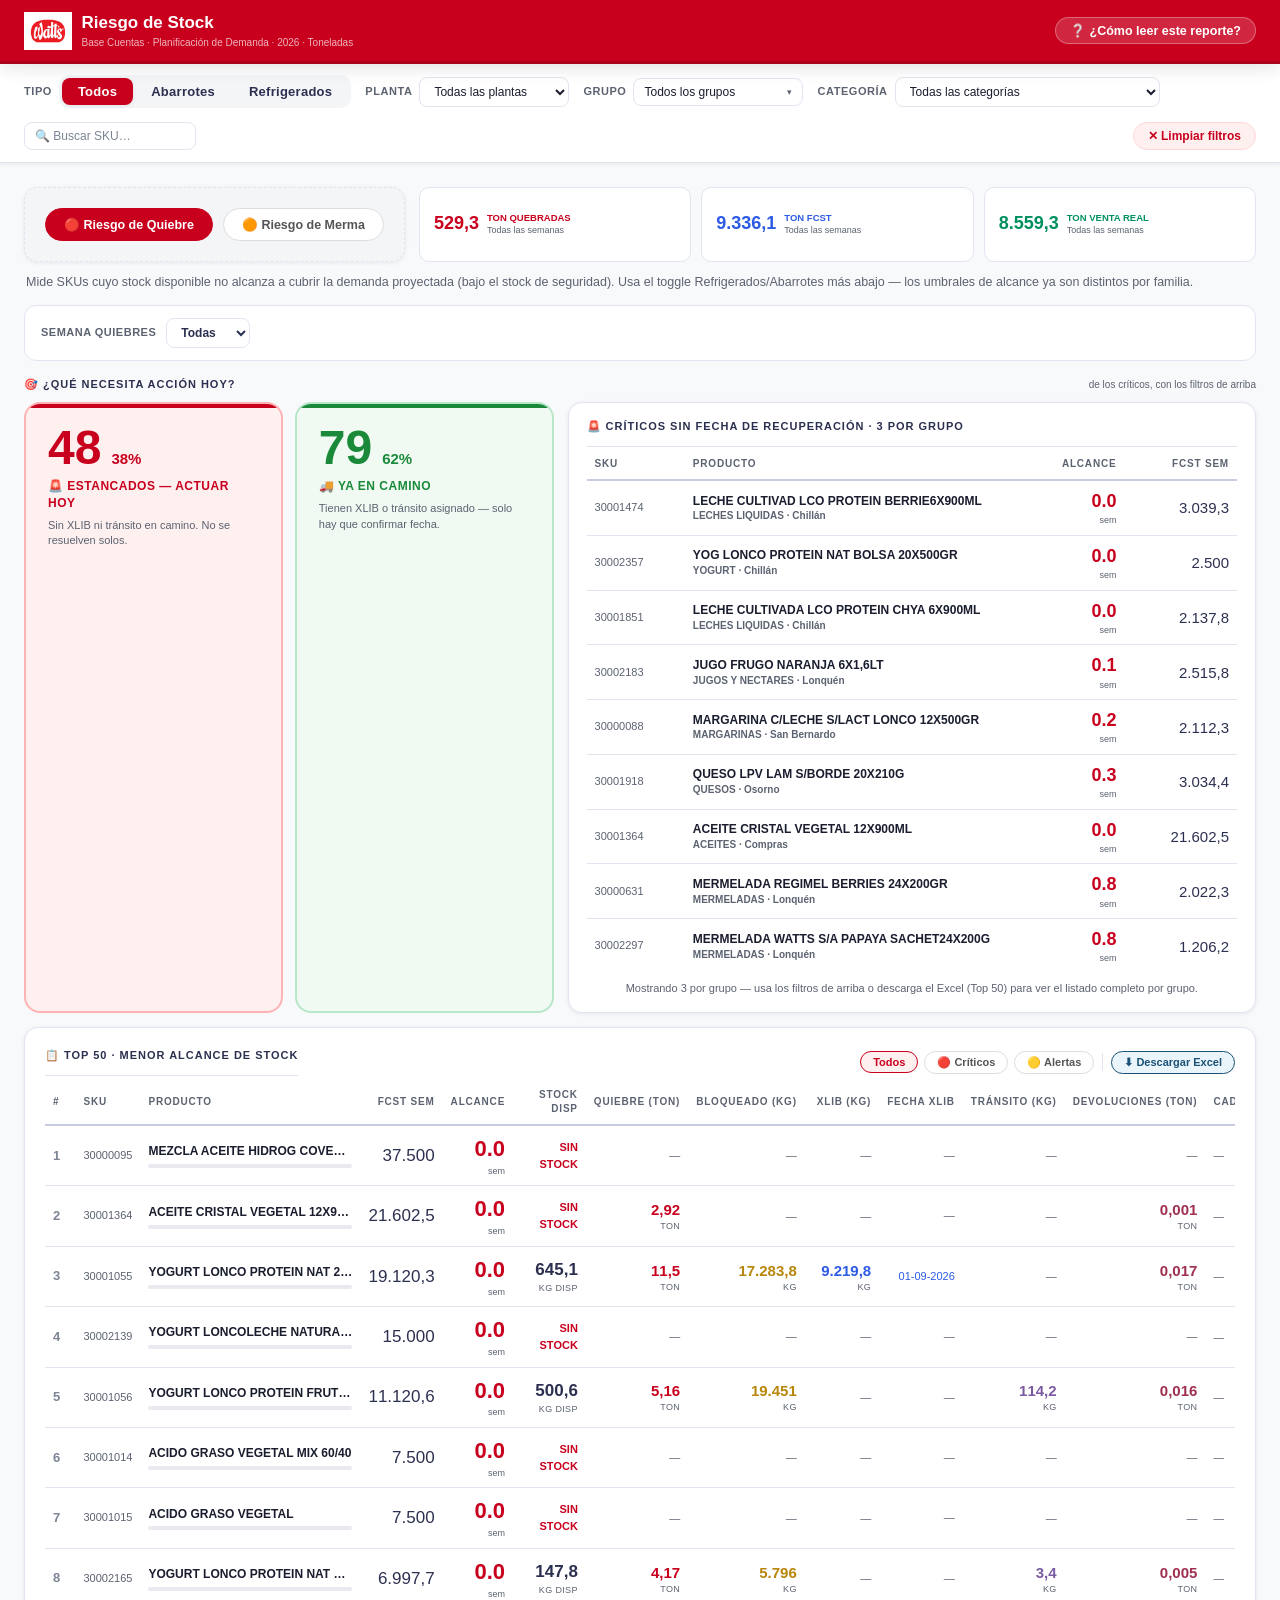
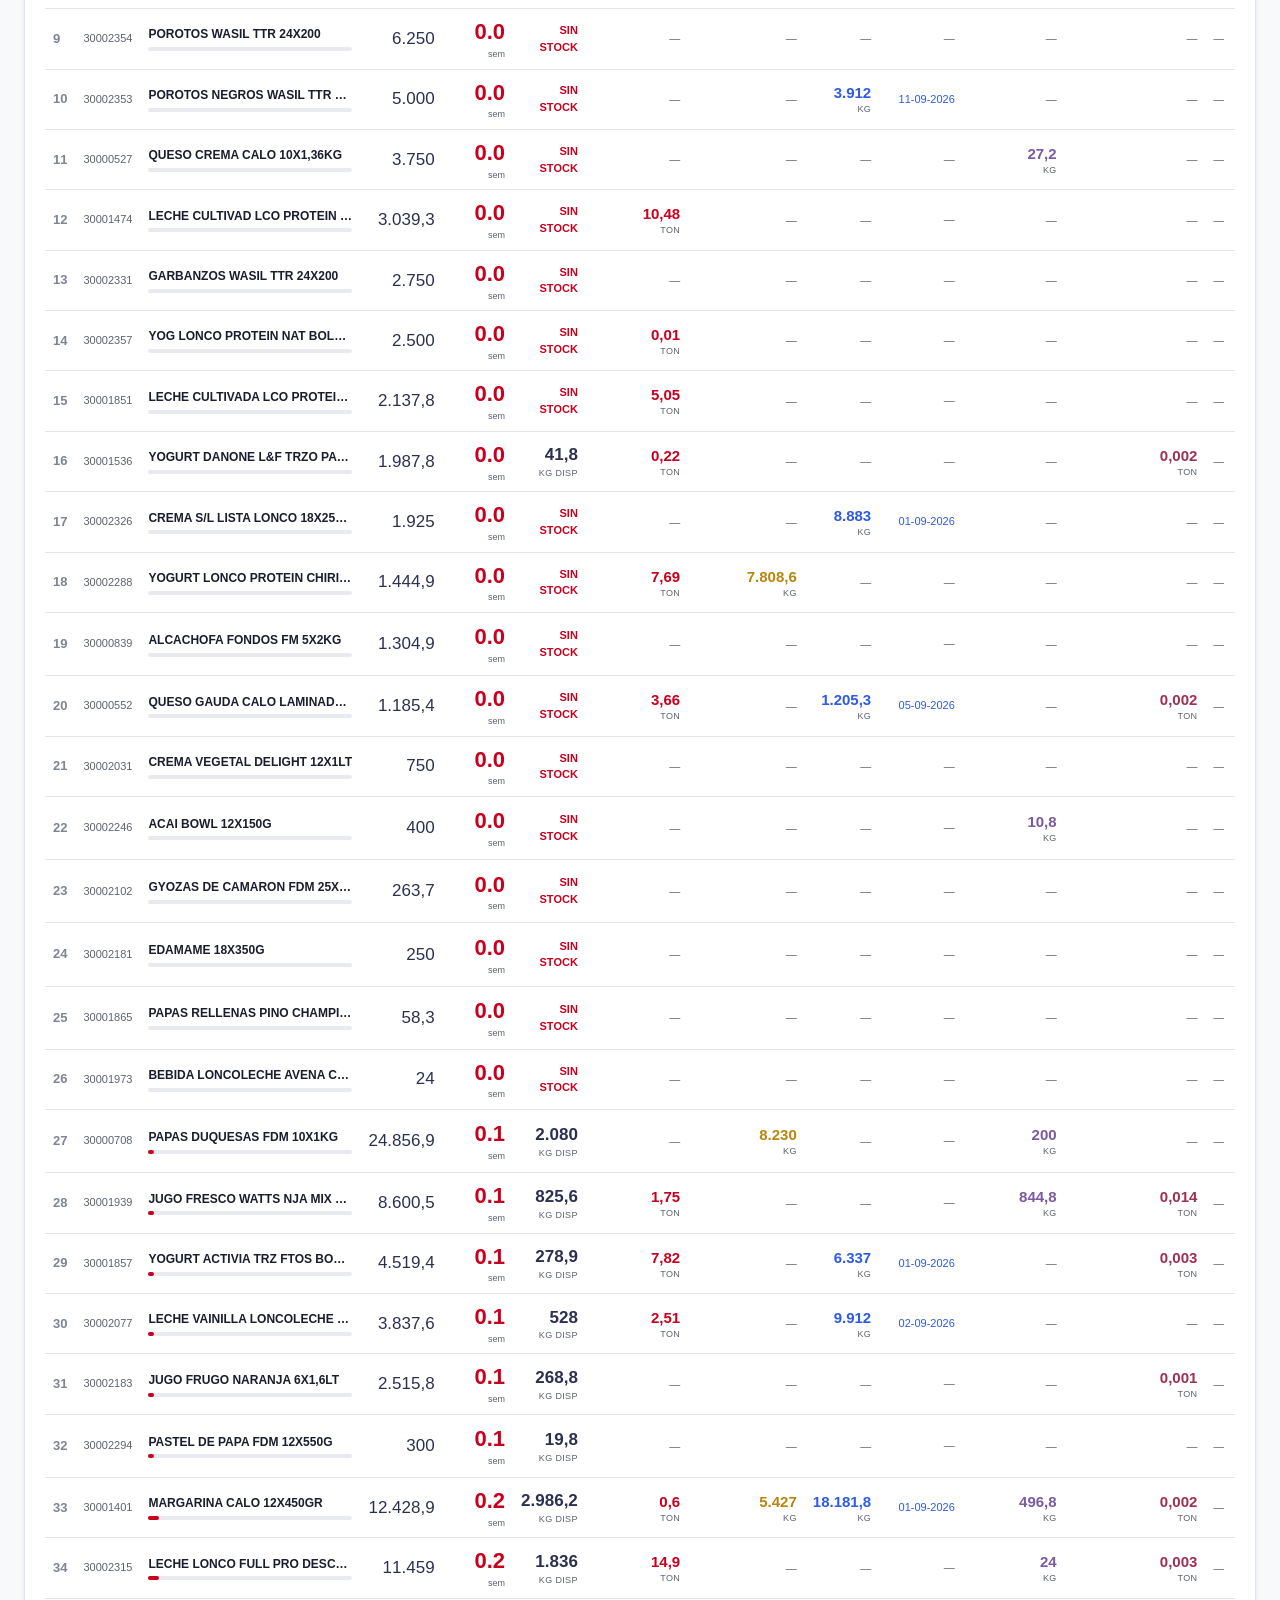
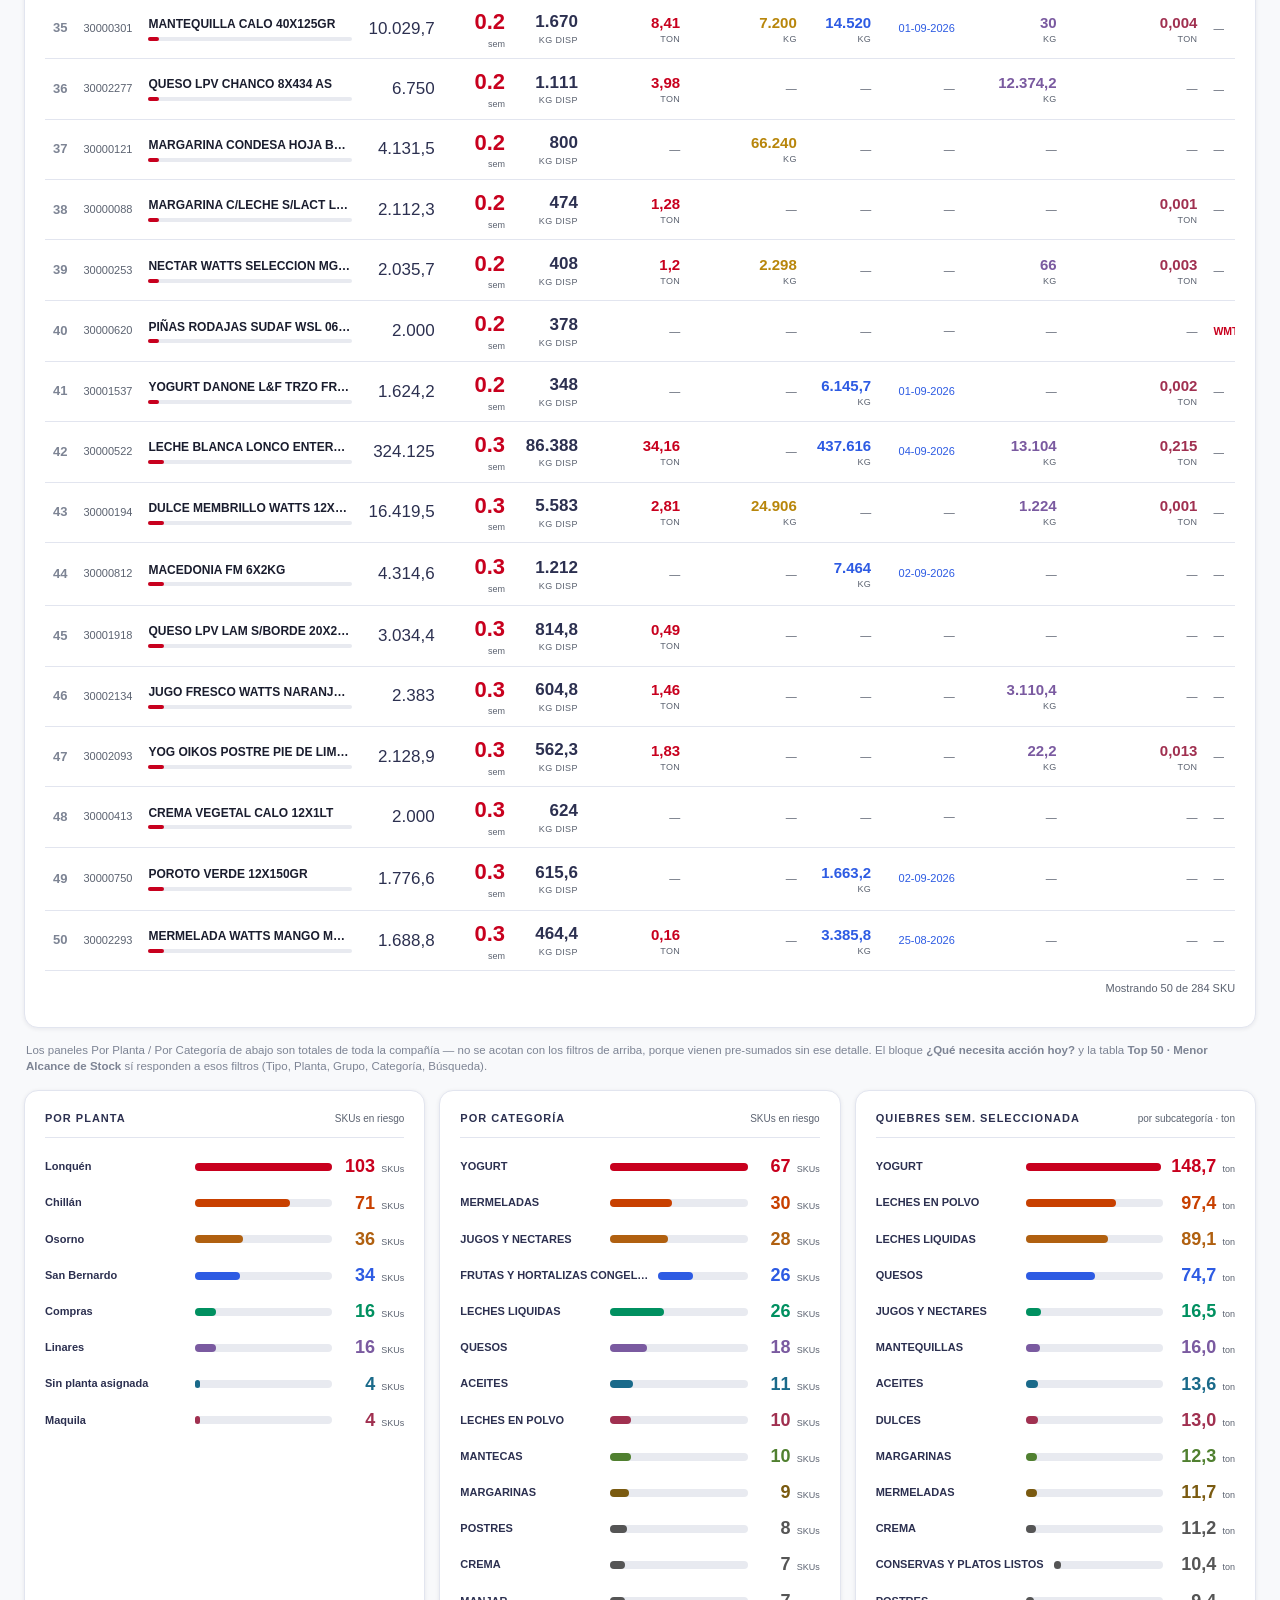
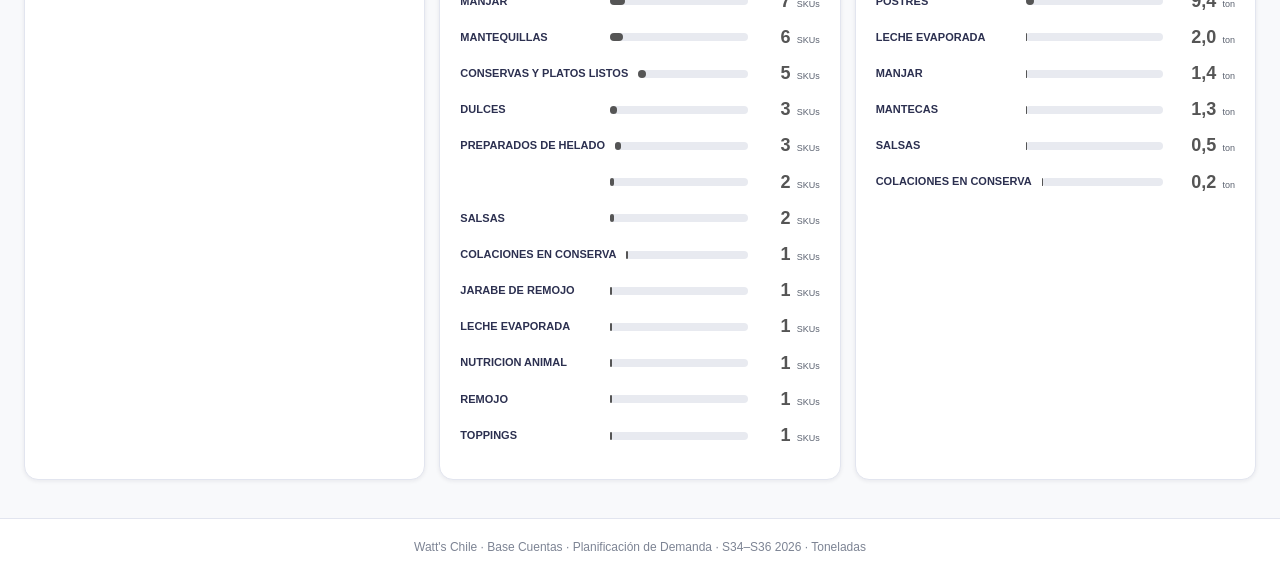
==== index.html @ 5f74b201 "Consolida Venta Intermedia y Venta Liquidación en una sola columna Ambas representan kg que las cade" ====
<!DOCTYPE html>
<html lang="es">
<head>
<meta charset="UTF-8">
<meta name="viewport" content="width=device-width,initial-scale=1.0">
<title>Riesgo de Stock Watt's 2026</title>
<link rel="stylesheet" href="assets/css/styles.css">
</head>
<body>

<nav class="nav">
  <div class="nav-brand">
    <img src="[data-uri]" style="height:38px;width:auto" alt="Watt's">
    <div>
      <div class="nav-title">Riesgo de Stock</div>
      <div class="nav-sub">Base Cuentas · Planificación de Demanda · 2026 · Toneladas</div>
    </div>
  </div>
  <div class="nav-right">
    <button class="helpbar-btn" style="background:rgba(255,255,255,.15);color:#fff;border-color:rgba(255,255,255,.3)" onclick="toggleHelp()">❔ ¿Cómo leer este reporte?</button>
  </div>
</nav>

<div id="helpbox" class="helpbox">
  <div class="helpbox-inner">
    <div style="font-size:13px;font-weight:700;color:var(--dark2)">Glosario rápido — los términos que vas a ver en este reporte:</div>
    <div class="help-grid">
      <div class="help-item"><div class="help-term">Alcance de stock</div><div class="help-def">Cuántas semanas dura el stock actual de un producto según su ritmo de venta esperado. Menos semanas = mayor riesgo.</div></div>
      <div class="help-item"><div class="help-term">Crítico / Alerta</div><div class="help-def">Nivel de urgencia: crítico = riesgo de quiebre muy próximo; alerta = riesgo a mediano plazo.</div></div>
      <div class="help-item"><div class="help-term">FCST (Forecast)</div><div class="help-def">El volumen de venta que se espera despachar por semana, según el pronóstico de demanda.</div></div>
      <div class="help-item"><div class="help-term">XLIB</div><div class="help-def">Stock que existe físicamente pero está pendiente de liberación (calidad) — se libera en la fecha indicada.</div></div>
      <div class="help-item"><div class="help-term">Tránsito</div><div class="help-def">Stock que ya salió hacia esta planta pero todavía no llega físicamente.</div></div>
      <div class="help-item"><div class="help-term">Bloqueado</div><div class="help-def">Stock retenido (calidad, vencimiento, etc.) que no cuenta como disponible para despacho.</div></div>
      <div class="help-item"><div class="help-term">Quiebre</div><div class="help-def">Toneladas que un cliente pidió y NO se lograron despachar por falta de stock disponible (histórico reciente).</div></div>
      <div class="help-item"><div class="help-term">Merma / Vencimiento</div><div class="help-def">Stock disponible cuya vida útil se agota antes de poder venderse.</div></div>
    </div>
  </div>
</div>

<div class="filterbar">
  <div class="filterbar-inner">
    <div class="filter-group">
      <span class="filter-label">Tipo</span>
      <div class="tipo-toggle">
        <button class="tipo-btn active" onclick="setTipo('all',this)">Todos</button>
        <button class="tipo-btn" onclick="setTipo('Abarrotes',this)">Abarrotes</button>
        <button class="tipo-btn" onclick="setTipo('Refrigerados',this)">Refrigerados</button>
      </div>
    </div>
    <div class="filter-group">
      <span class="filter-label">Planta</span>
      <select class="week-sel tipo-toggle" id="plantaSel" onchange="setPlanta(this.value)"
              style="min-width:150px" title="Filtrar por planta">
        <option value="all">Todas las plantas</option>
      </select>
    </div>
    <div class="filter-group" style="position:relative">
      <span class="filter-label">Grupo</span>
      <button type="button" id="grupoSelBtn" class="week-sel" onclick="toggleGrupoDropdown(event)"
              style="min-width:170px;display:flex;align-items:center;justify-content:space-between;gap:8px;background:#fff;border-color:var(--border);color:var(--text)"
              title="Filtrar por grupo de marketing (elige uno o varios)">
        <span id="grupoSelLabel">Todos los grupos</span><span style="font-size:9px;color:var(--muted)">▾</span>
      </button>
      <div id="grupoDropdown" style="display:none;position:absolute;top:100%;left:0;margin-top:4px;background:#fff;border:1.5px solid var(--border);border-radius:10px;box-shadow:0 8px 24px rgba(0,0,0,.15);padding:6px;z-index:60;min-width:240px;max-height:280px;overflow-y:auto"></div>
    </div>
    <div class="filter-group">
      <span class="filter-label">Categoría</span>
      <select class="week-sel tipo-toggle" id="categoriaSel" onchange="setCategoria(this.value)"
              style="min-width:170px" title="Filtrar por categoría">
        <option value="all">Todas las categorías</option>
      </select>
    </div>
    <div class="filter-group">
      <input type="text" id="skuSearchInput" class="week-sel"
             placeholder="🔍 Buscar SKU…" oninput="setSkuSearch(this.value)"
             style="min-width:160px;cursor:text"
             title="Filtrar por nombre de SKU">
    </div>
    <button class="filter-reset" onclick="resetFiltros()">✕ Limpiar filtros</button>
  </div>
</div>

<section>
  <!-- ── TOGGLE QUIEBRE / MERMA + KPIs ── -->
  <div style="display:flex;gap:14px;align-items:stretch;margin-bottom:14px;flex-wrap:wrap">
    <div class="panel" style="margin:0;background:var(--gray);border-style:dashed;flex:0 0 auto;display:flex;align-items:center">
      <div style="display:flex;gap:10px">
        <button id="rfut-btn-quiebre" class="rpill active" onclick="setRiesgoFutTab('quiebre',this)"
          style="font-size:12.5px;font-weight:800;padding:8px 18px;border-radius:20px;border:1.5px solid #C8001E;background:#C8001E;color:#fff;cursor:pointer">🔴 Riesgo de Quiebre</button>
        <button id="rfut-btn-merma" class="rpill" onclick="setRiesgoFutTab('merma',this)"
          style="font-size:12.5px;font-weight:800;padding:8px 18px;border-radius:20px;border:1.5px solid #ddd;background:#fff;color:#555;cursor:pointer">🟠 Riesgo de Merma</button>
      </div>
    </div>
    <div id="riesgo-quebra-kpis" style="display:flex;gap:10px;flex:1;flex-wrap:wrap"></div>
  </div>

  <!-- ══════════════ RAMA 1: RIESGO DE QUIEBRE ══════════════ -->
  <div id="riesgoQuiebreView">
  <div class="panel-note" style="font-size:12.5px;color:var(--muted);margin:-2px 0 14px;padding:0 2px">
    Mide SKUs cuyo stock disponible no alcanza a cubrir la demanda proyectada (bajo el stock de seguridad). Usa el toggle Refrigerados/Abarrotes más abajo — los umbrales de alcance ya son distintos por familia.
  </div>

  <!-- ── FILA FILTROS ── -->
  <div style="display:flex;align-items:center;gap:10px;flex-wrap:wrap;margin-bottom:16px;padding:12px 16px;background:var(--card);border:1px solid var(--border);border-radius:12px">
    <span style="font-size:11px;font-weight:800;color:var(--muted);text-transform:uppercase;letter-spacing:.5px;white-space:nowrap">Semana quiebres</span>
    <select id="rSemSel" onchange="setRiesgSem(this.value)"
      style="padding:6px 10px;border-radius:8px;border:1.5px solid var(--border);background:var(--card);color:var(--dark2);font-size:12px;font-weight:700;cursor:pointer">
      <option value="all">Todas</option>
    </select>
  </div>

  <!-- ── ¿QUÉ NECESITA ACCIÓN HOY? ── -->
  <div class="panel-title" style="border:none;padding:0;margin-bottom:10px">🎯 ¿Qué necesita acción hoy? <em>de los críticos, con los filtros de arriba</em></div>
  <div id="accionHoy" style="margin-bottom:14px"></div>

  <!-- ── TABLA TOP 50 ── -->
  <div class="panel" style="margin-bottom:14px">
    <div style="display:flex;align-items:center;justify-content:space-between;flex-wrap:wrap;gap:10px;margin-bottom:12px">
      <div class="panel-title" style="margin:0" id="riesgosTablaTitulo">📋 Top 50 · Menor Alcance de Stock</div>
      <div style="display:flex;gap:6px;flex-wrap:wrap;align-items:center">
        <button onclick="filterRiesgos('all',this)" class="rpill active" style="font-size:11px;font-weight:700;padding:4px 12px;border-radius:20px;border:1.5px solid #C8001E;background:#fff0f0;color:#C8001E;cursor:pointer">Todos</button>
        <button onclick="filterRiesgos('critico',this)" class="rpill" style="font-size:11px;font-weight:700;padding:4px 12px;border-radius:20px;border:1.5px solid #ddd;background:#fff;color:#555;cursor:pointer">🔴 Críticos</button>
        <button onclick="filterRiesgos('alerta',this)" class="rpill" style="font-size:11px;font-weight:700;padding:4px 12px;border-radius:20px;border:1.5px solid #ddd;background:#fff;color:#555;cursor:pointer">🟡 Alertas</button>
        <div style="width:1px;height:18px;background:var(--border);margin:0 2px"></div>
        <button onclick="exportRiesgosExcel()" title="Incluye estado de riesgo, stock disponible/bloqueado/XLIB/tránsito, FCST semanal, alcance, devoluciones, filtro de VU por cadena, quiebre y merma (cuando el dato existe)" style="font-size:11px;font-weight:700;padding:4px 12px;border-radius:20px;border:1.5px solid #1A5276;background:#eaf4fb;color:#1A5276;cursor:pointer">⬇ Descargar Excel</button>
      </div>
    </div>
    <div id="riesgoCrossFilterNote" style="display:none;font-size:12px;color:var(--muted);margin:-4px 0 12px"></div>
    <div style="overflow-x:auto">
    <table class="tbl" style="min-width:2380px">
      <thead><tr><th>#</th><th>SKU</th><th>Producto</th>
        <th class="r">FCST Sem</th><th class="r">Alcance</th>
        <th class="r">Stock Disp</th><th class="r" style="white-space:nowrap">Quiebre (ton)</th>
        <th class="r" style="white-space:nowrap">Bloqueado (kg)</th>
        <th class="r" style="white-space:nowrap">XLIB (kg)</th><th class="r" style="white-space:nowrap">Fecha XLIB</th>
        <th class="r" style="white-space:nowrap">Tránsito (kg)</th><th class="r" style="white-space:nowrap">Devoluciones (ton)</th>
        <th style="white-space:nowrap">Cadenas fuera de filtro VU</th><th class="r" style="white-space:nowrap">Kg fuera de filtro VU</th>
        <th style="white-space:nowrap">⚠️ Cadenas por vencer VU</th><th class="r" style="white-space:nowrap">Kg por vencer VU</th><th class="r" style="white-space:nowrap">Días para vencer VU</th>
        <th class="r" style="white-space:nowrap">Venta Intermedia/Liquidación (kg)</th>
        <th style="white-space:nowrap">Grupo de Marketing</th><th>Categoría</th><th>CPFR</th><th class="r">Estado</th></tr></thead>
      <tbody id="riesgosBody"></tbody>
    </table></div>
  </div>

  <div style="font-size:11.5px;color:var(--muted2);margin:0 0 16px;padding:0 2px">
    Los paneles Por Planta / Por Categoría de abajo son totales de toda la compañía — no se acotan con los filtros de arriba, porque vienen pre-sumados sin ese detalle. El bloque <b>¿Qué necesita acción hoy?</b> y la tabla <b>Top 50 · Menor Alcance de Stock</b> sí responden a esos filtros (Tipo, Planta, Grupo, Categoría, Búsqueda).
  </div>

  <!-- ── FILA 2 PANELES ── -->
  <div style="display:grid;grid-template-columns:1fr 1fr 1fr;gap:14px;margin-bottom:14px">
    <div class="panel"><div class="panel-title">Por Planta <em>SKUs en riesgo</em></div><div id="chartPlanta"></div></div>
    <div class="panel"><div class="panel-title">Por Categoría <em>SKUs en riesgo</em></div><div id="chartCat"></div></div>
    <div class="panel"><div class="panel-title">Quiebres sem. seleccionada <em id="subcatSemLabel">por subcategoría · ton</em></div><div id="chartSubcat"></div></div>
  </div>
  </div>

  <!-- ══════════════ RAMA 2: RIESGO DE MERMA ══════════════ -->
  <div id="riesgoMermaView" style="display:none">
  <div class="panel-note" style="font-size:12.5px;color:var(--muted);margin:-2px 0 14px;padding:0 2px">
    Mide SKUs con riesgo de perder valor por vencimiento antes de poder venderse — típicamente Refrigerados, PLF y Quesos, por su vida útil corta.
  </div>

  <div id="riesgoMermaKpis" style="display:grid;grid-template-columns:repeat(3,1fr);gap:14px;margin-bottom:14px"></div>

  <div class="panel" style="margin-bottom:14px">
    <div class="panel-title" style="margin-bottom:10px">📊 Riesgo de Merma por Categoría <em>filtro VU más exigente · margen 6% — respeta Categoría/Búsqueda de arriba</em></div>
    <div id="mermaCategoriaList"></div>
  </div>

  <div class="panel" style="margin-bottom:14px">
    <div class="panel-title" style="margin-bottom:10px">📦 Stock por Rango de VU Consumida <em>país completo · no responde a los filtros de arriba</em></div>
    <div id="stockVucChart"></div>
  </div>

  <div class="panel" style="margin-bottom:14px">
    <div class="panel-title" style="margin-bottom:10px">🗓️ Productos próximos a vencer <em>dato confirmado — respeta Planta/Categoría/Búsqueda de arriba</em></div>
    <div id="mermaVencList"></div>
  </div>

  <div class="panel" style="background:var(--gray);border-style:dashed">
    <div class="panel-title" style="margin-bottom:8px">📋 Candidatos por exceso de stock (sobrestock)</div>
    <div style="font-size:12.5px;color:var(--muted);line-height:1.55">
      Esta lista todavía no se puede construir: el archivo actual solo trae SKU que <b>ya</b> están en riesgo de quiebre (stock bajo) — no incluye el stock de los SKU "sanos" que podrían tener exceso. Para verla se necesita, por SKU: stock actual, FCST de las próximas semanas, y vida útil restante / fecha de vencimiento del lote. Con eso se puede calcular "cobertura vs. vida útil" tal como lo describiste, y marcar como riesgo de merma cuando la cobertura supera la vida útil disponible.
    </div>
  </div>
  </div>

</section>

<footer style="text-align:center;padding:1.25rem;font-size:12px;color:var(--muted2);border-top:1px solid var(--border);background:#fff">
  Watt's Chile · Base Cuentas · Planificación de Demanda · S34–S36 2026 · Toneladas
</footer>

<script src="assets/js/data.js"></script>
<script src="assets/js/app.js"></script>
</body>
</html>
---- assets/css/styles.css ----
:root{
  --red:#C8001E;--red2:#E8001E;--red-light:#fff0f0;--red-mid:#ffd6d6;
  --gray:#F4F5F7;--gray2:#E8EAF0;--gray3:#D0D4DE;
  --dark:#1A1D2E;--dark2:#2C3050;
  --text:#1A1D2E;--muted:#5B6270;--muted2:#7D8494;
  --border:#E2E5EF;--border2:#C8CCE0;
  --blue:#1A5276;--blue-light:#eaf4fb;--blue-mid:#c9e2f2;
  --card:#fff;
  --font:'Segoe UI','Helvetica Neue',Arial,sans-serif;
  --cond:'Arial Narrow','Segoe UI Semibold',Arial,sans-serif;
  --shadow:0 1px 4px rgba(26,29,46,.08);
  --shadow2:0 4px 16px rgba(26,29,46,.12);
}
*{box-sizing:border-box;margin:0;padding:0}
html{scroll-behavior:smooth}
body{background:#f8f9fb;color:var(--text);font-family:var(--font);font-size:15px;line-height:1.4}

/* AYUDA / GLOSARIO */
.helpbar{background:var(--blue-light);border-bottom:1.5px solid var(--blue-mid)}
.helpbar-inner{max-width:1400px;margin:0 auto;padding:.6rem 1.5rem;display:flex;align-items:center;gap:10px;flex-wrap:wrap}
.helpbar-btn{font-family:var(--font);font-size:12.5px;font-weight:700;color:var(--blue);
  background:#fff;border:1.5px solid var(--blue-mid);border-radius:20px;padding:5px 14px;cursor:pointer;
  display:flex;align-items:center;gap:6px}
.helpbar-btn:hover{background:var(--blue-light)}
.helpbox{display:none;background:#fff;border-bottom:1.5px solid var(--blue-mid)}
.helpbox.open{display:block}
.helpbox-inner{max-width:1400px;margin:0 auto;padding:1rem 1.5rem 1.3rem}
.help-grid{display:grid;grid-template-columns:repeat(auto-fit,minmax(230px,1fr));gap:12px;margin-top:8px}
.help-item{background:var(--gray);border-radius:10px;padding:.7rem .9rem}
.help-term{font-family:var(--cond);font-size:13px;font-weight:800;color:var(--blue);text-transform:uppercase;letter-spacing:.03em;margin-bottom:3px}
.help-def{font-size:12.5px;color:var(--text);line-height:1.45}

/* BARRA DE FILTROS */
.filterbar{background:#fff;border-bottom:1.5px solid var(--border);position:sticky;top:0;z-index:99;box-shadow:var(--shadow)}
.filterbar-inner{max-width:1400px;margin:0 auto;padding:.7rem 1.5rem;display:flex;align-items:center;gap:14px;flex-wrap:wrap}
.filter-group{display:flex;align-items:center;gap:7px}
.filter-label{font-size:11px;font-weight:700;color:var(--muted);text-transform:uppercase;letter-spacing:.05em;white-space:nowrap}
.filter-reset{margin-left:auto;font-size:12px;font-weight:700;color:var(--red);background:var(--red-light);
  border:1.5px solid var(--red-mid);border-radius:20px;padding:6px 14px;cursor:pointer;white-space:nowrap}
.filter-reset:hover{background:var(--red-mid)}

/* NAV */
.nav{position:sticky;top:0;z-index:100;background:var(--red);border-bottom:3px solid rgba(0,0,0,.15);
  display:flex;align-items:center;justify-content:space-between;
  padding:.7rem 1.5rem;box-shadow:var(--shadow2);gap:12px;flex-wrap:wrap}
.nav-brand{display:flex;align-items:center;gap:10px}
.nav-title{font-family:var(--cond);font-size:17px;font-weight:700;color:#fff}
.nav-sub{font-size:10px;color:rgba(255,255,255,.7);margin-top:1px}
.nav-right{display:flex;align-items:center;gap:10px;flex-wrap:wrap}

/* TOGGLES */
.tipo-toggle{display:flex;background:rgba(255,255,255,.15);border-radius:10px;padding:3px;gap:2px}
.tipo-btn{font-family:var(--cond);font-size:13px;font-weight:700;letter-spacing:.02em;
  padding:6px 16px;border-radius:8px;border:none;cursor:pointer;
  transition:all .2s;color:rgba(255,255,255,.6);background:transparent}
.tipo-btn.active{background:#fff;color:var(--red);box-shadow:var(--shadow)}
.week-sel{background:rgba(255,255,255,.15);border:1.5px solid rgba(255,255,255,.3);color:#fff;
  font-family:var(--font);font-size:12px;padding:6px 10px;border-radius:8px;
  cursor:pointer;outline:none;font-weight:500}
.week-sel:focus{border-color:#fff}
.week-sel option{background:#fff;color:var(--text)}

/* Controles de la barra de filtros (fondo claro, no la barra roja) */
.filterbar .tipo-toggle{background:var(--gray)}
.filterbar .tipo-btn{color:var(--dark2)}
.filterbar .tipo-btn.active{background:var(--red);color:#fff}
.filterbar .week-sel{background:#fff;border-color:var(--border);color:var(--text)}
.filterbar .week-sel option{background:#fff;color:var(--text)}
.filterbar .week-sel::placeholder{color:var(--muted2)}

/* LAYOUT */
section{padding:1.5rem}
.section-label{font-family:var(--cond);font-size:11px;font-weight:700;letter-spacing:.14em;
  text-transform:uppercase;color:var(--red);margin-bottom:1.1rem;
  display:flex;align-items:center;gap:10px}
.section-label::after{content:'';flex:1;height:1.5px;background:var(--red-mid)}

/* PANEL */
.panel{background:#fff;border:1.5px solid var(--border);border-radius:14px;
  padding:1.25rem;box-shadow:var(--shadow)}
.panel-title{font-family:var(--cond);font-size:11px;font-weight:700;letter-spacing:.09em;
  text-transform:uppercase;color:var(--dark2);margin-bottom:1rem;
  padding-bottom:.7rem;border-bottom:1.5px solid var(--border);
  display:flex;justify-content:space-between;align-items:center;flex-wrap:wrap;gap:8px}
.panel-title em{font-style:normal;font-size:10px;color:var(--muted);
  font-weight:400;text-transform:none;letter-spacing:0;font-family:var(--font)}

/* CHIPS */
.chip{display:inline-block;padding:2px 7px;border-radius:4px;font-size:10px;font-weight:700}
.c-red{background:var(--red-light);color:var(--red)}
.c-amb{background:#eef0f3;color:#2D3748}

/* TABLA */
.tbl{width:100%;border-collapse:collapse}
.tbl thead tr{border-bottom:2px solid var(--border2)}
.tbl th{font-size:10px;font-weight:700;letter-spacing:.08em;text-transform:uppercase;color:var(--muted);padding:0 8px 8px;text-align:left}
.tbl th.r{text-align:right}
.tbl td{padding:8px;border-bottom:1px solid var(--border);font-size:12px;vertical-align:middle}
.tbl td.r{text-align:right}
.tbl tbody tr:hover td{background:var(--red-light)}
.tbl tr:last-child td{border-bottom:none}
.tbl-unit{font-size:9px;color:var(--muted);text-transform:uppercase;letter-spacing:.04em}

/* SCROLLBAR */
::-webkit-scrollbar{width:4px;height:4px}
::-webkit-scrollbar-track{background:#f0f0f0}
::-webkit-scrollbar-thumb{background:var(--gray3);border-radius:2px}

/* RESPONSIVE */
@media(max-width:700px){
  .filterbar-inner{flex-direction:column;align-items:stretch}
  .filter-reset{margin-left:0}
}
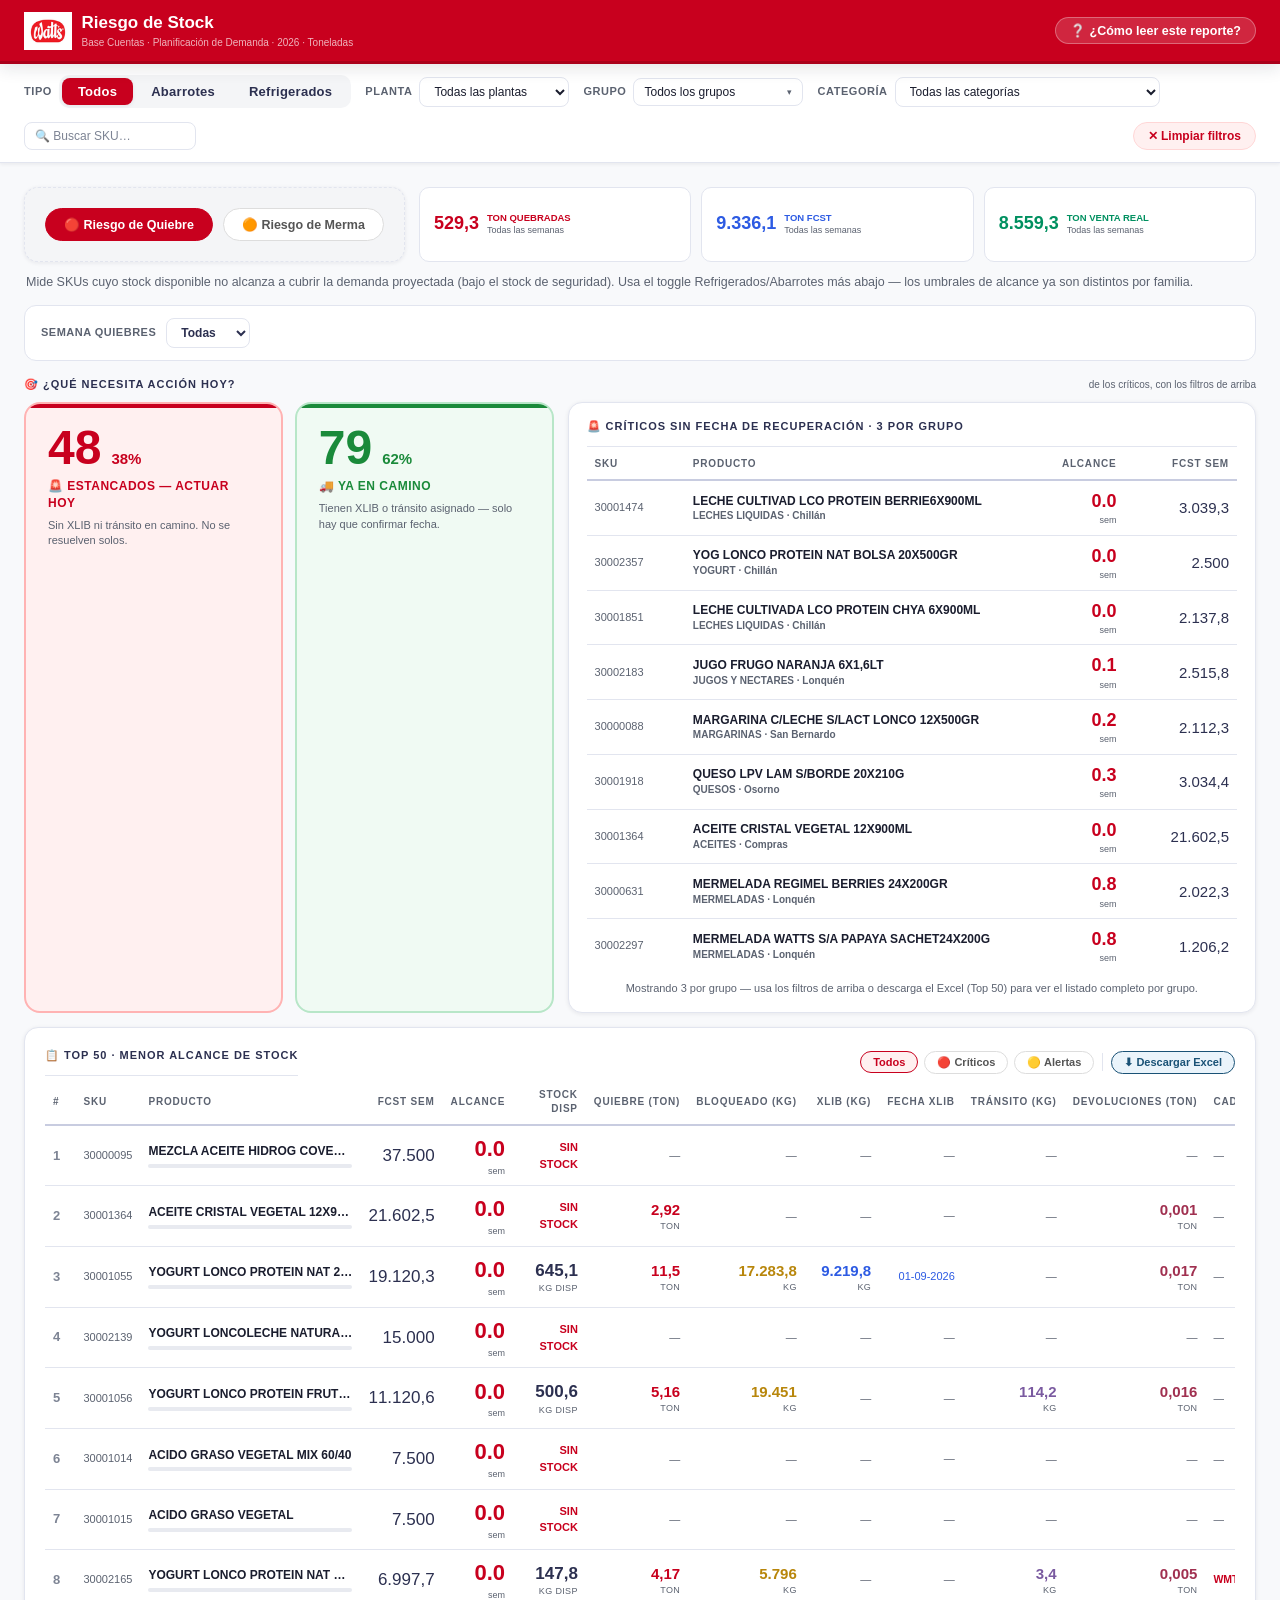
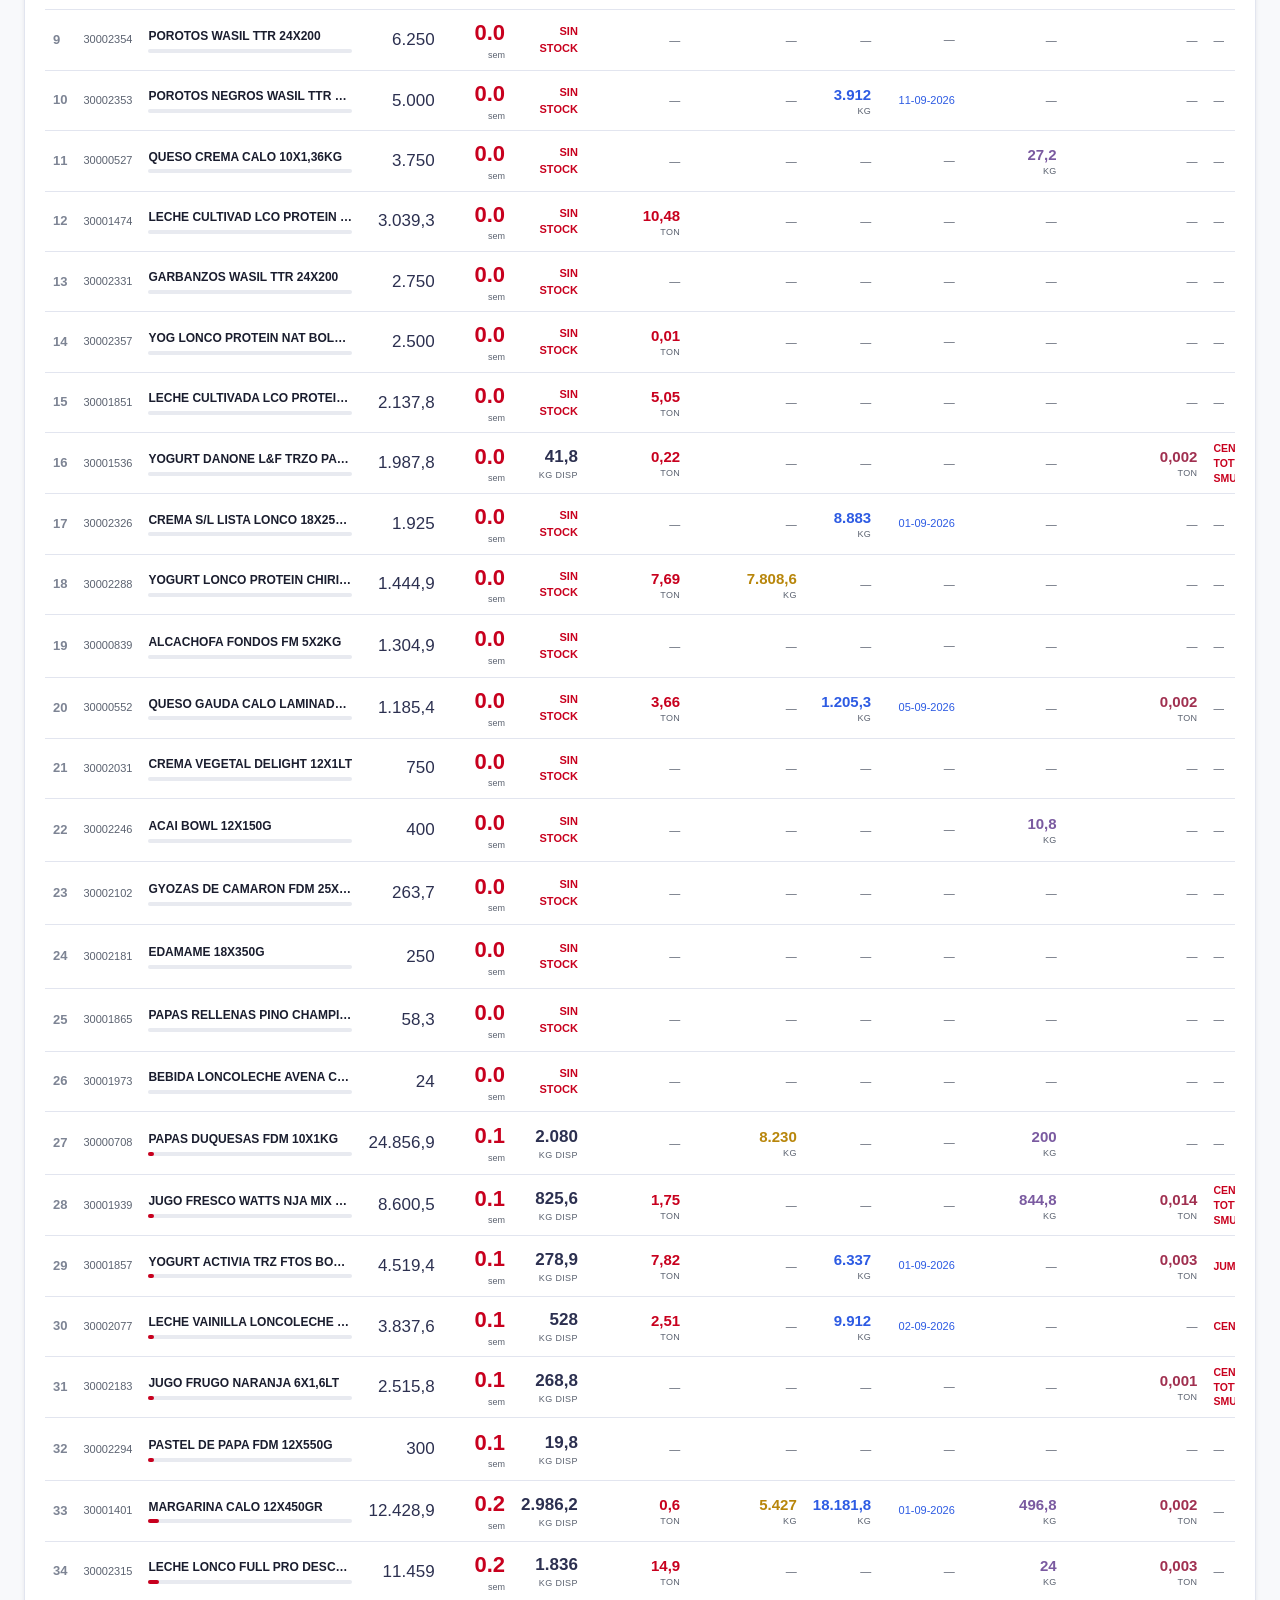
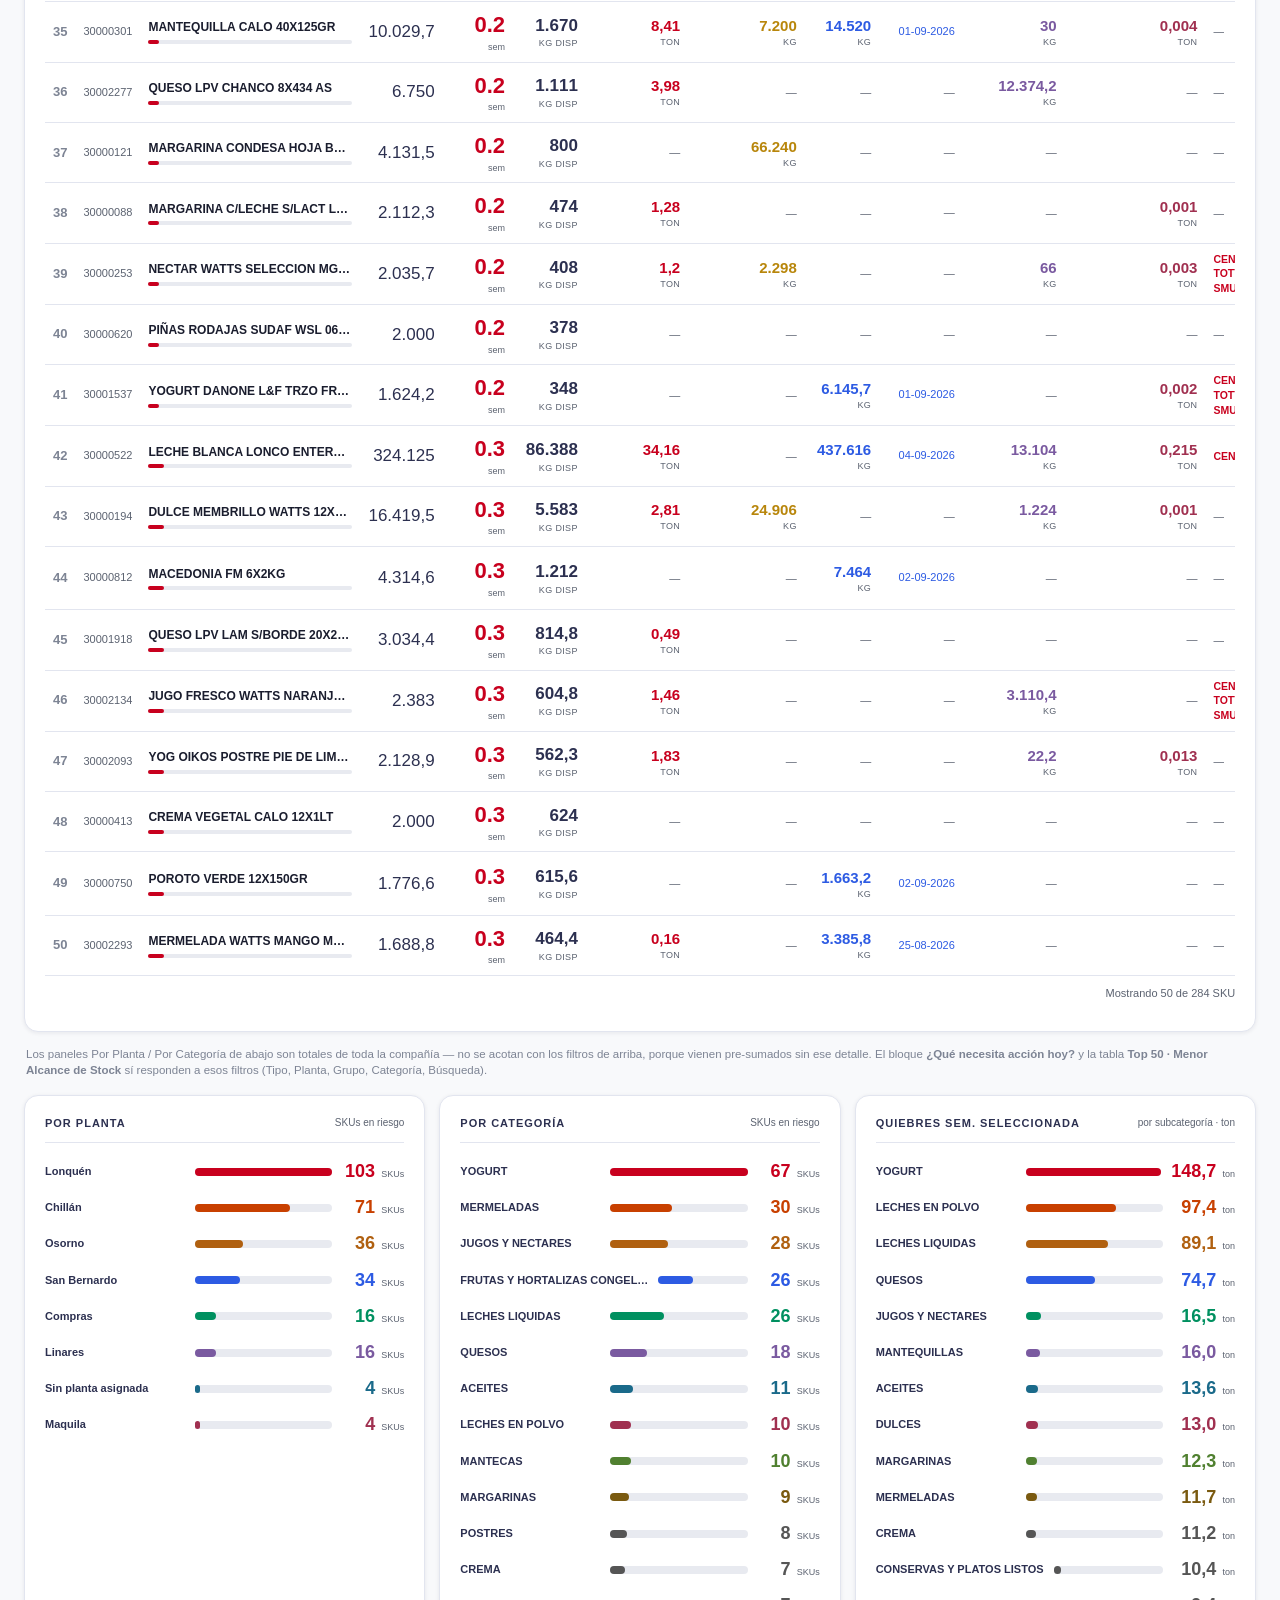
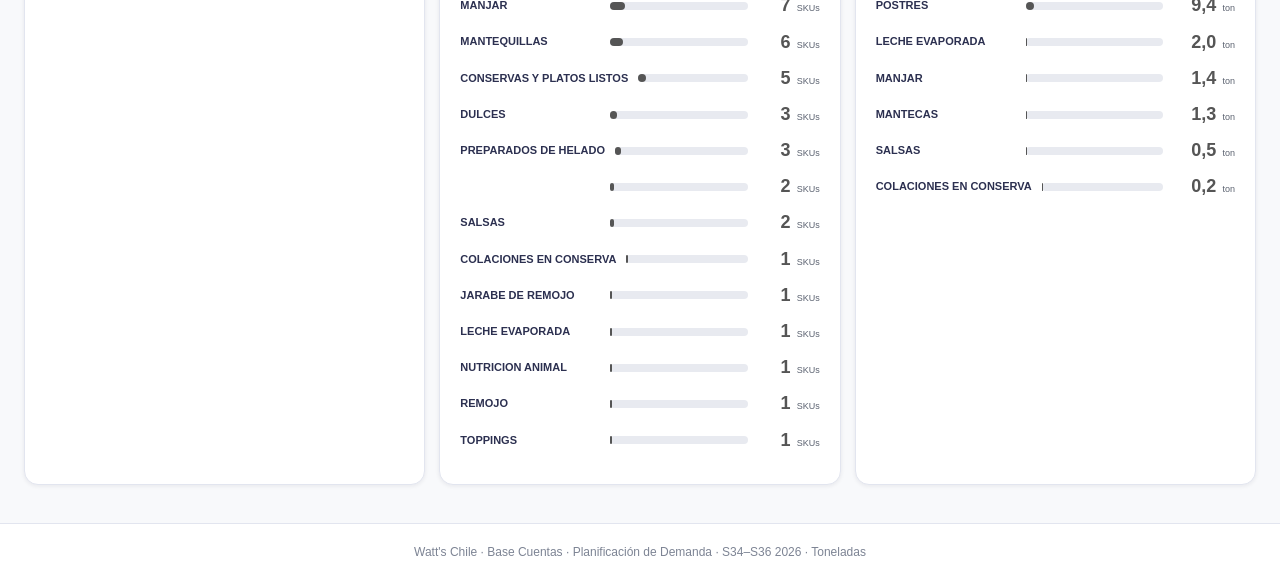
==== commit 8cb72ca1: "Corrige la interpretación del filtro de VU por cadena (estaba invertida) El usuario confirmó que el " ====
--- a/index.html
+++ b/index.html
@@ -163,7 +163,10 @@
   <div id="riesgoMermaKpis" style="display:grid;grid-template-columns:repeat(3,1fr);gap:14px;margin-bottom:14px"></div>
 
   <div class="panel" style="margin-bottom:14px">
-    <div class="panel-title" style="margin-bottom:10px">📊 Riesgo de Merma por Categoría <em>filtro VU más exigente · margen 6% — respeta Categoría/Búsqueda de arriba</em></div>
+    <div style="display:flex;align-items:center;justify-content:space-between;flex-wrap:wrap;gap:10px;margin-bottom:10px">
+      <div class="panel-title" style="margin:0">📊 Riesgo de Merma por Categoría <em>filtro VU más exigente · margen 6% — respeta Categoría/Búsqueda de arriba</em></div>
+      <button onclick="exportMermaCategoriaExcel()" title="Incluye SKU, Categoría, Grupo, Cadena más exigente, % Avance Máx. Aceptado, % VU avanzada, Kg en riesgo y % Faltante" style="font-size:11px;font-weight:700;padding:4px 12px;border-radius:20px;border:1.5px solid #1A5276;background:#eaf4fb;color:#1A5276;cursor:pointer">⬇ Descargar Excel</button>
+    </div>
     <div id="mermaCategoriaList"></div>
   </div>
 
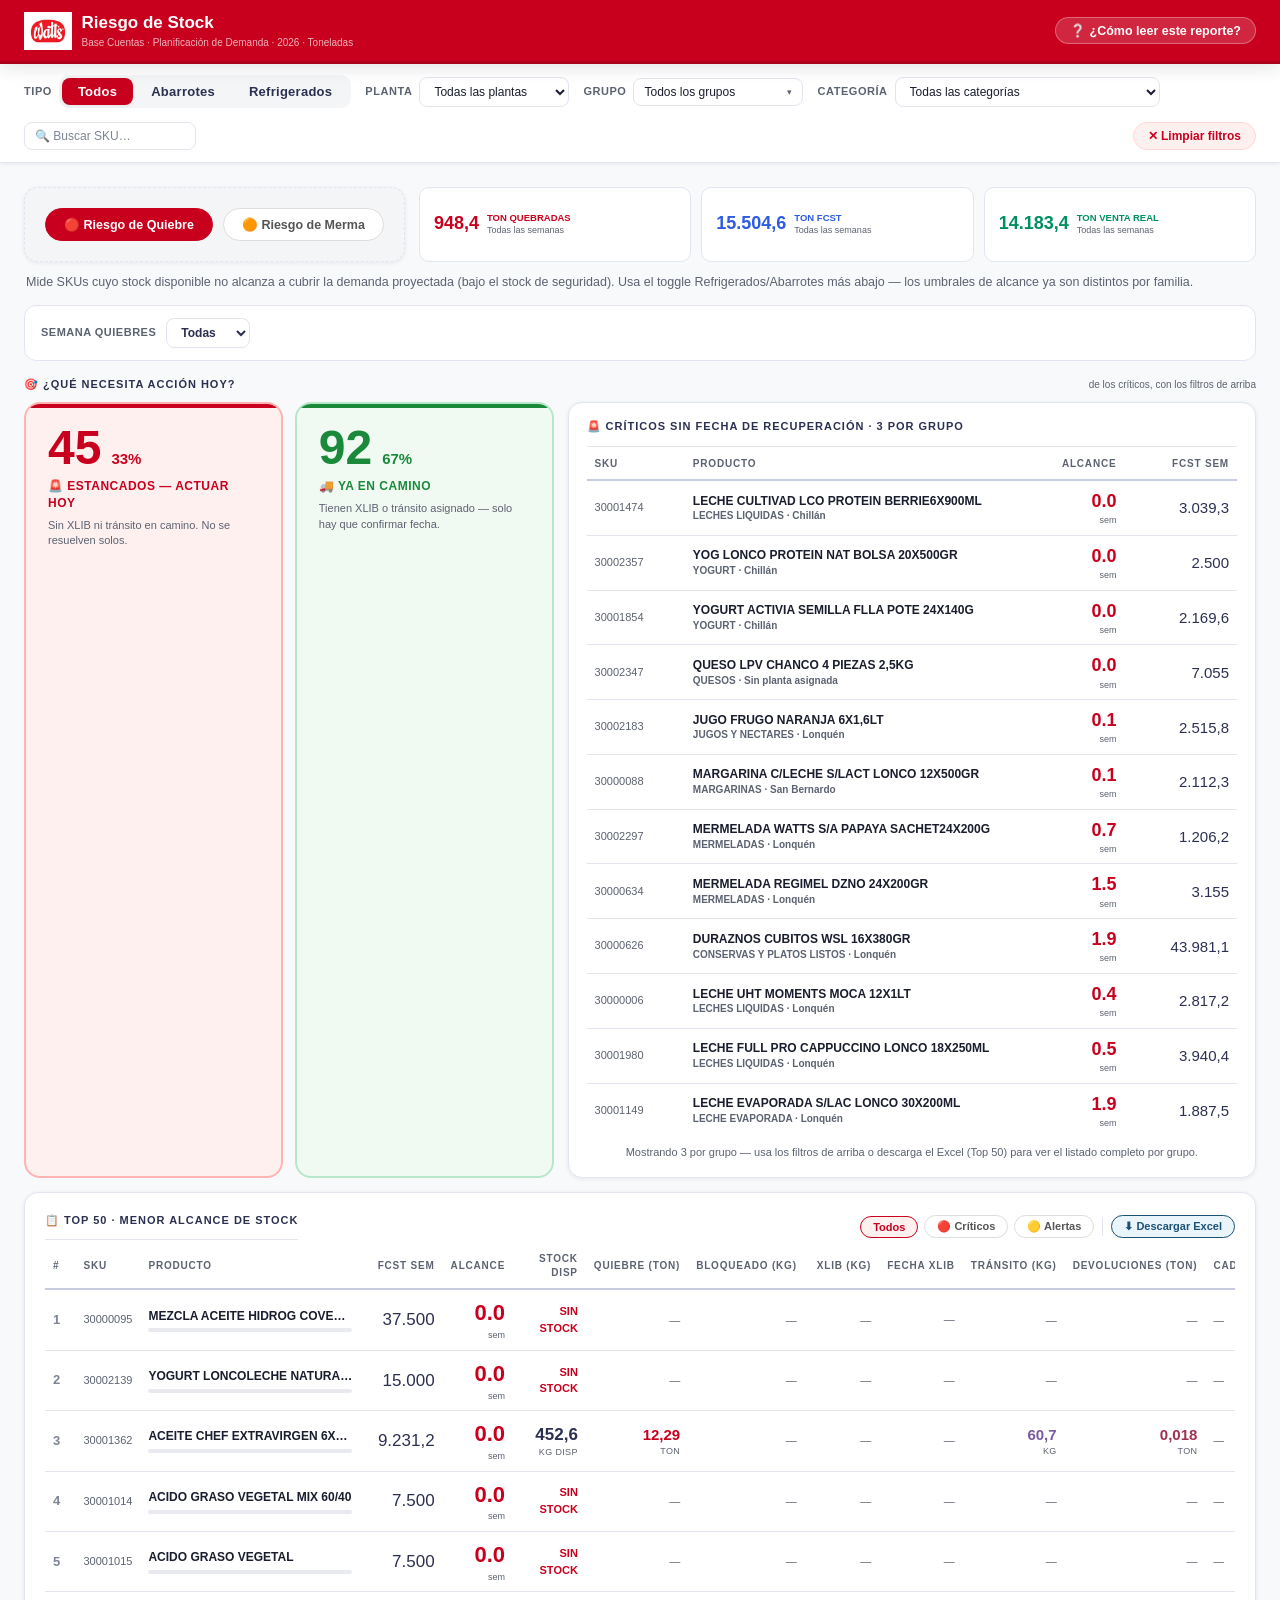
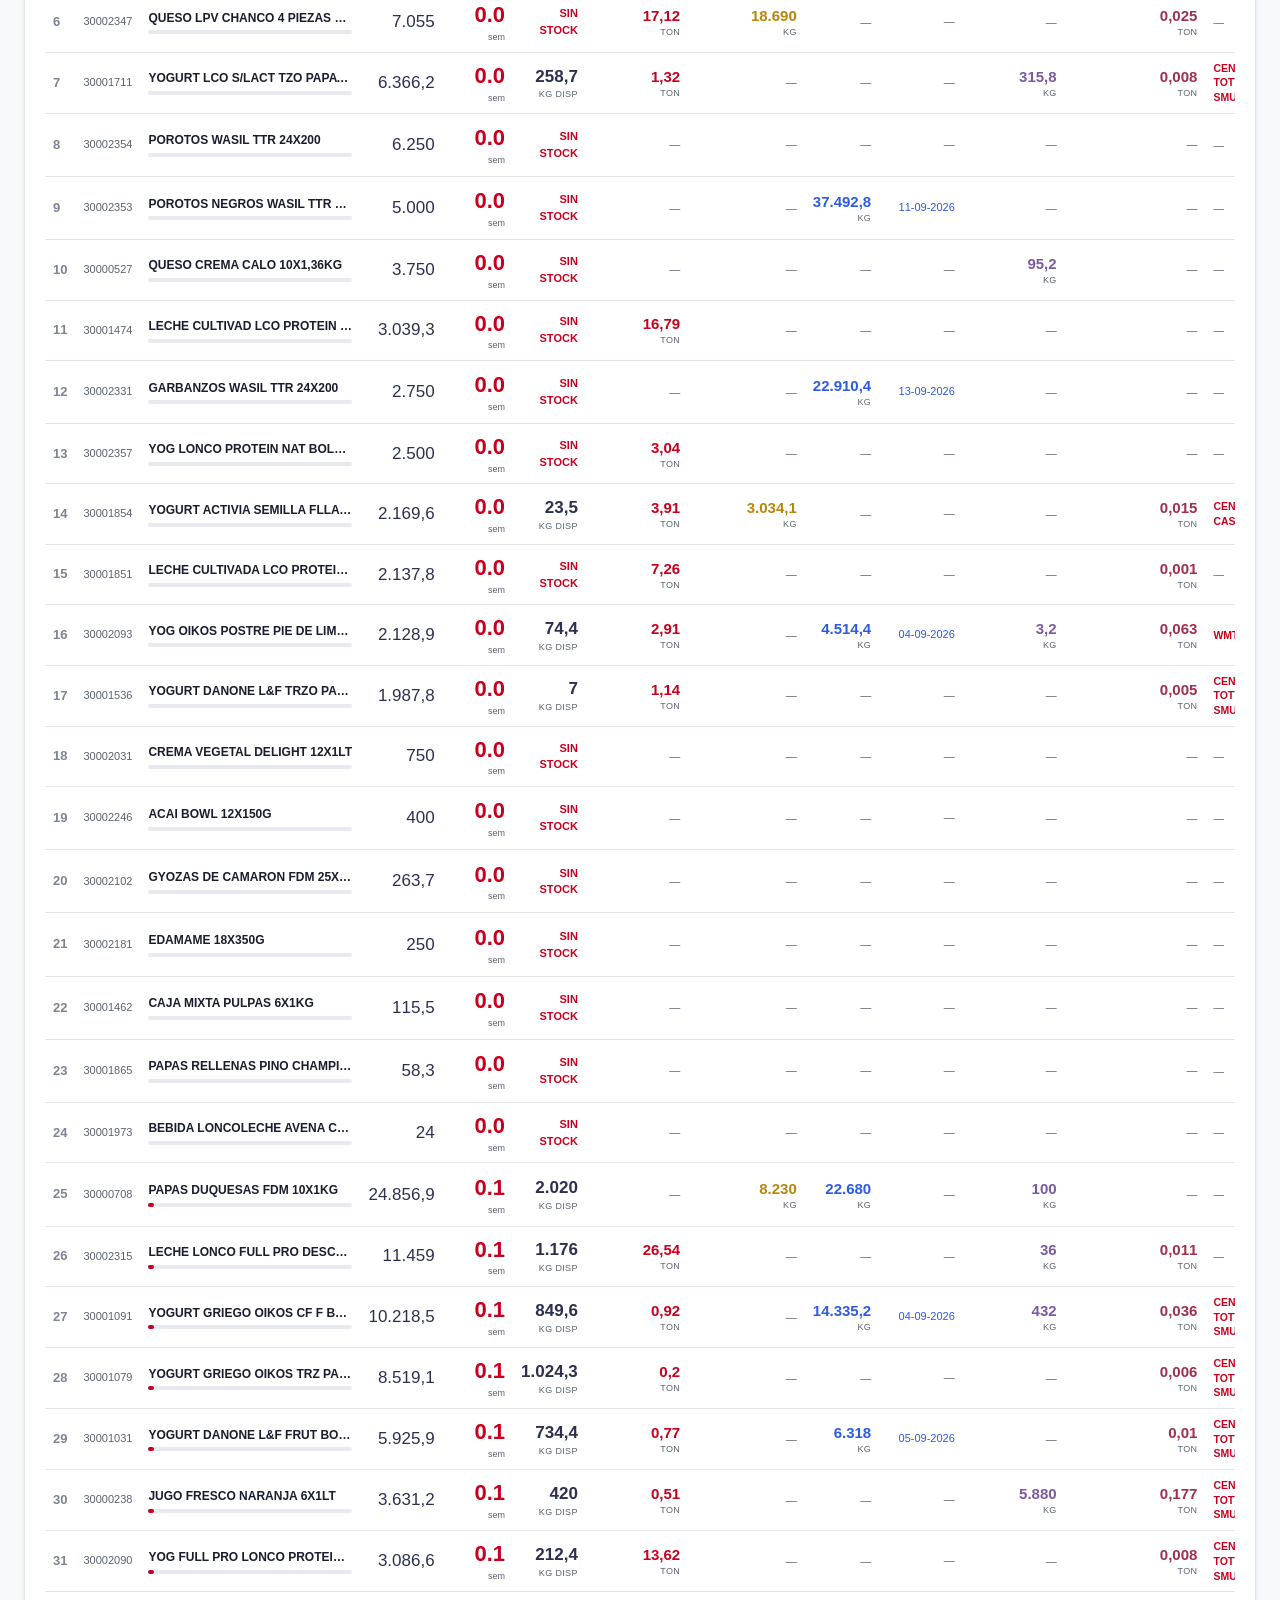
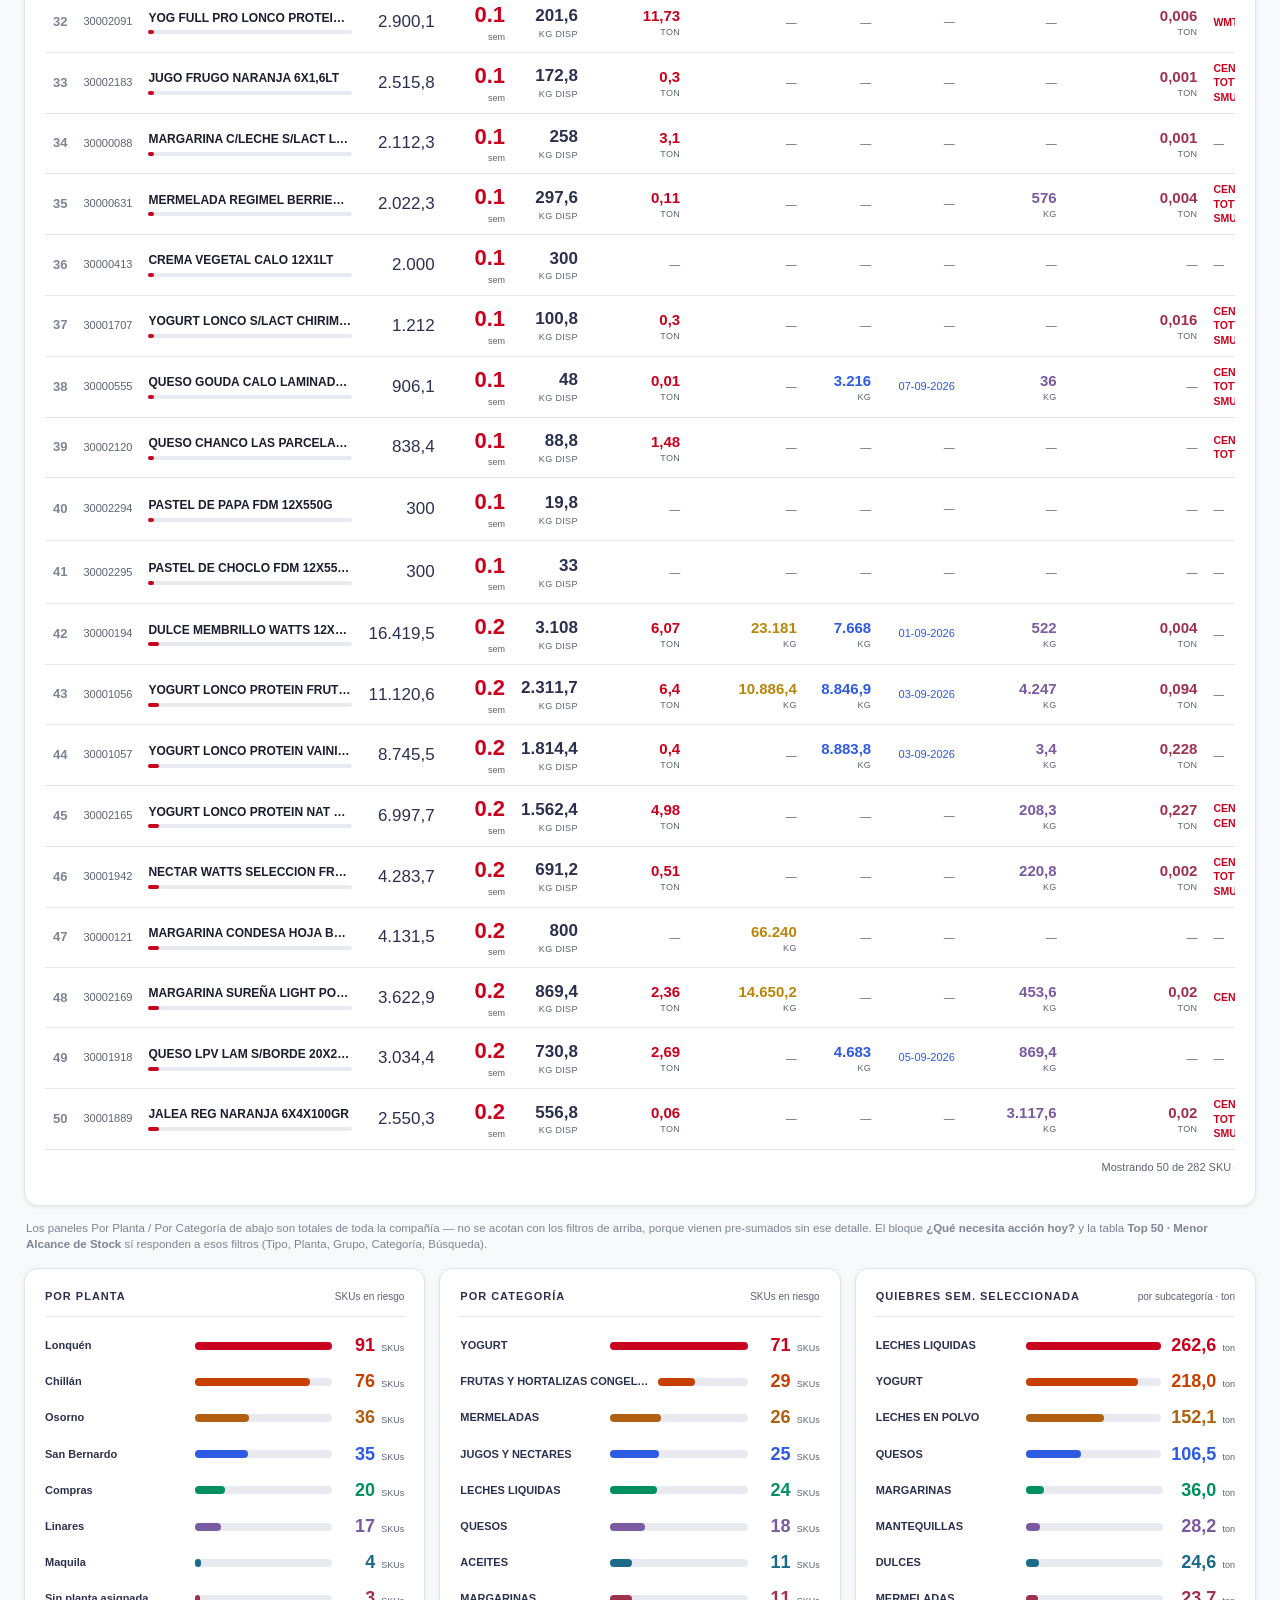
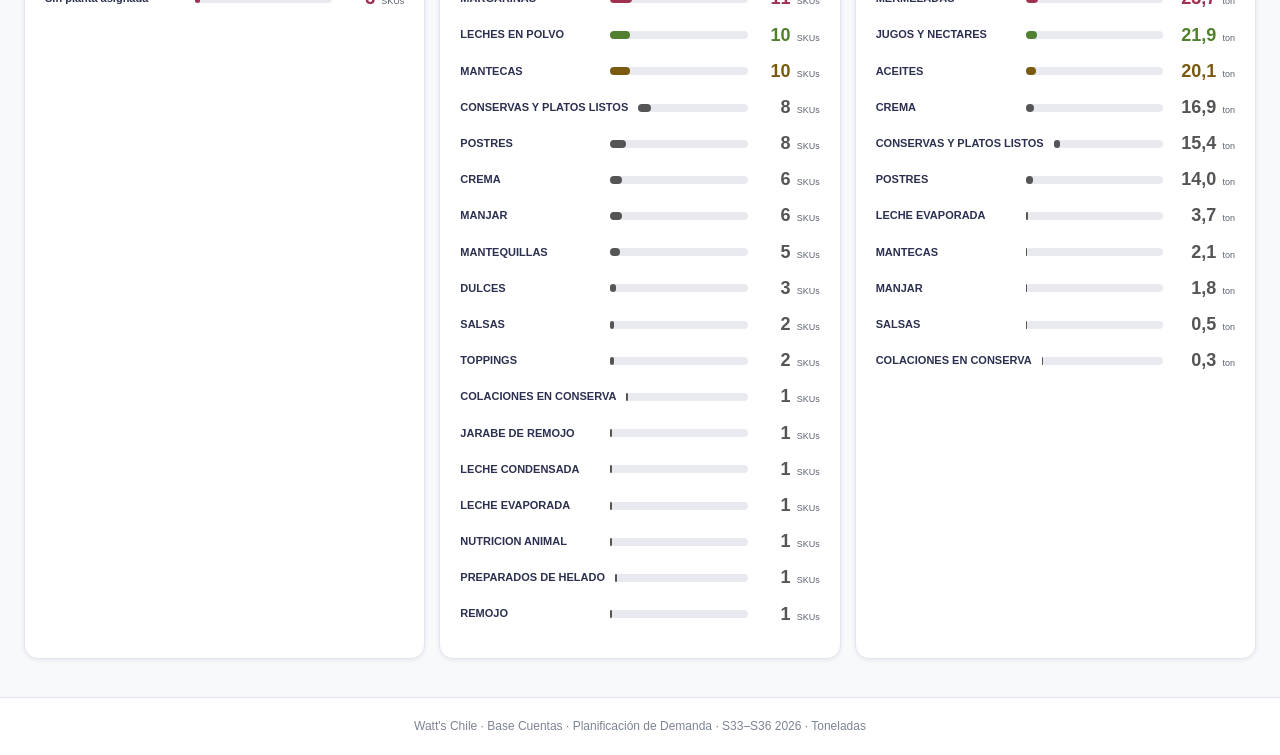
==== commit 4bdae39a: "Actualiza datos con archivos del 04-09-2026 (ALCANCE, WMS, LOGISTICO) Refresca el dashboard con los " ====
--- a/index.html
+++ b/index.html
@@ -191,7 +191,7 @@
 </section>
 
 <footer style="text-align:center;padding:1.25rem;font-size:12px;color:var(--muted2);border-top:1px solid var(--border);background:#fff">
-  Watt's Chile · Base Cuentas · Planificación de Demanda · S34–S36 2026 · Toneladas
+  Watt's Chile · Base Cuentas · Planificación de Demanda · S33–S36 2026 · Toneladas
 </footer>
 
 <script src="assets/js/data.js"></script>
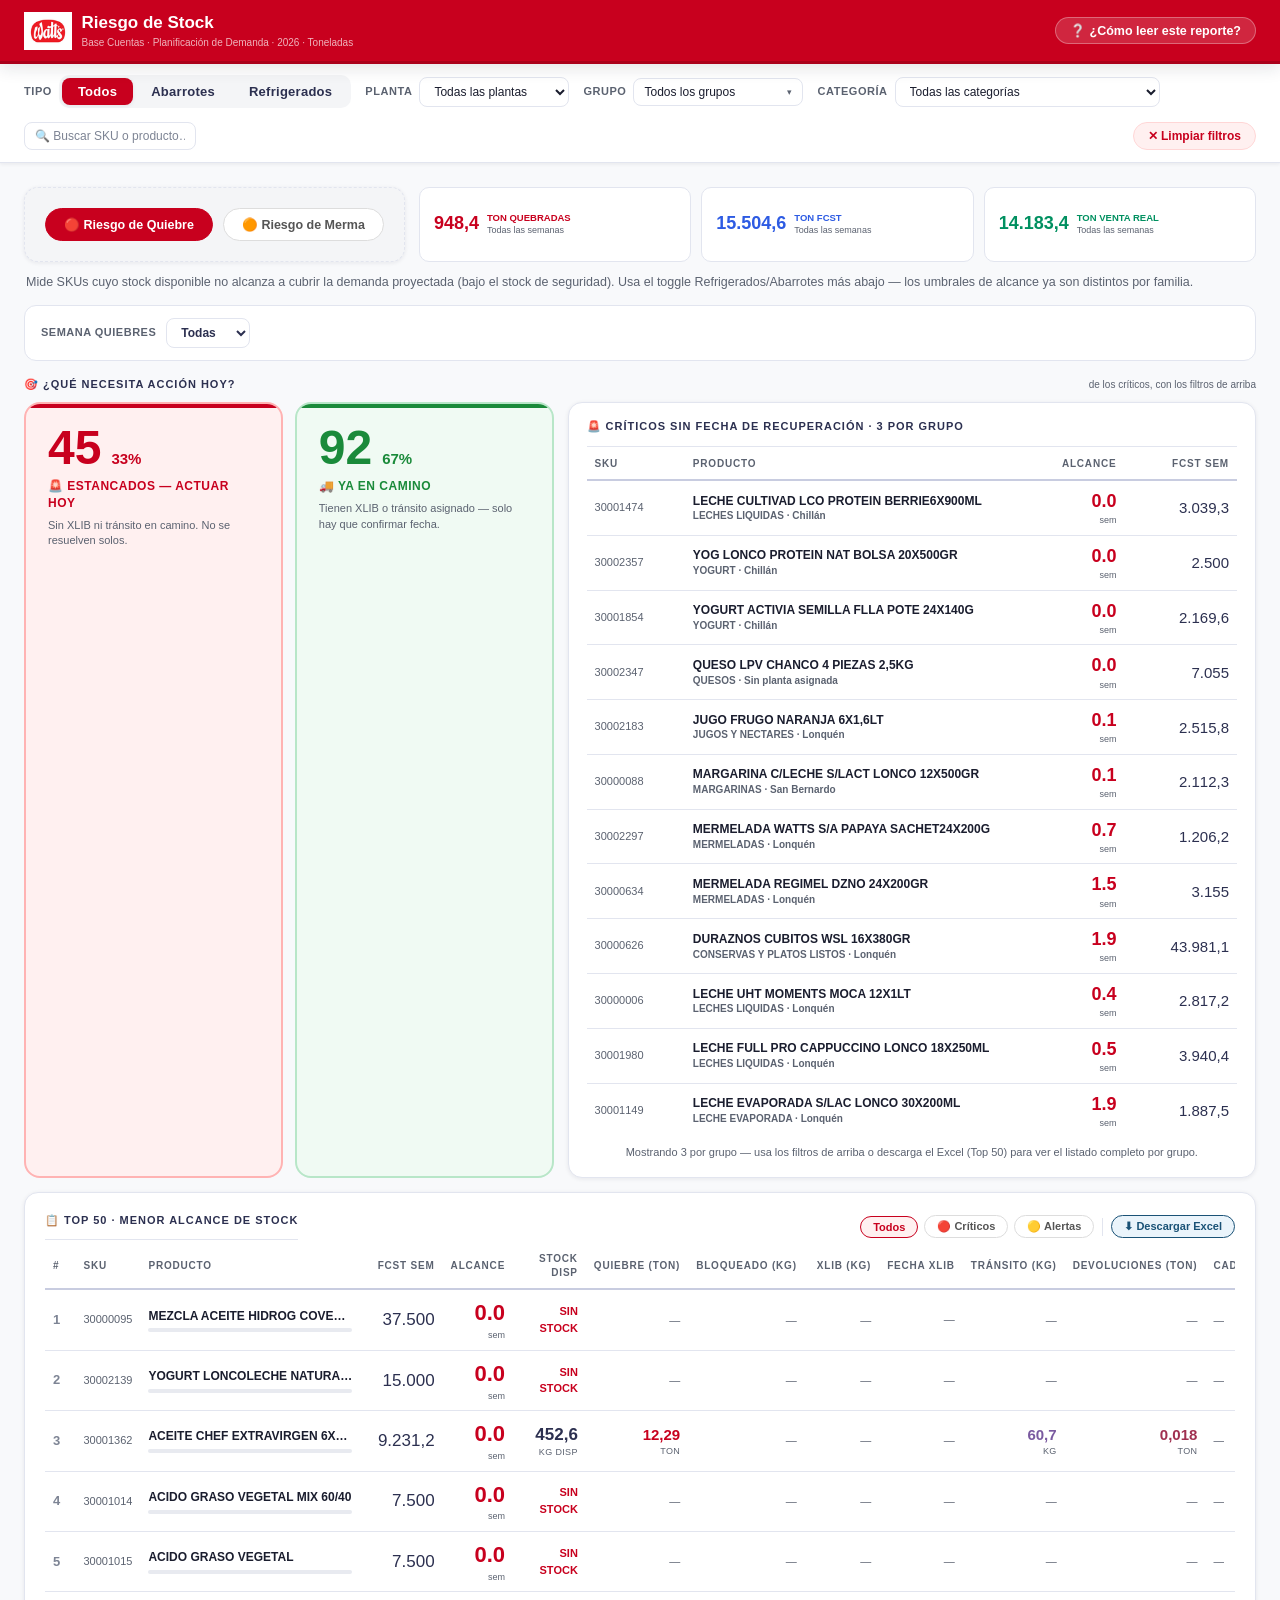
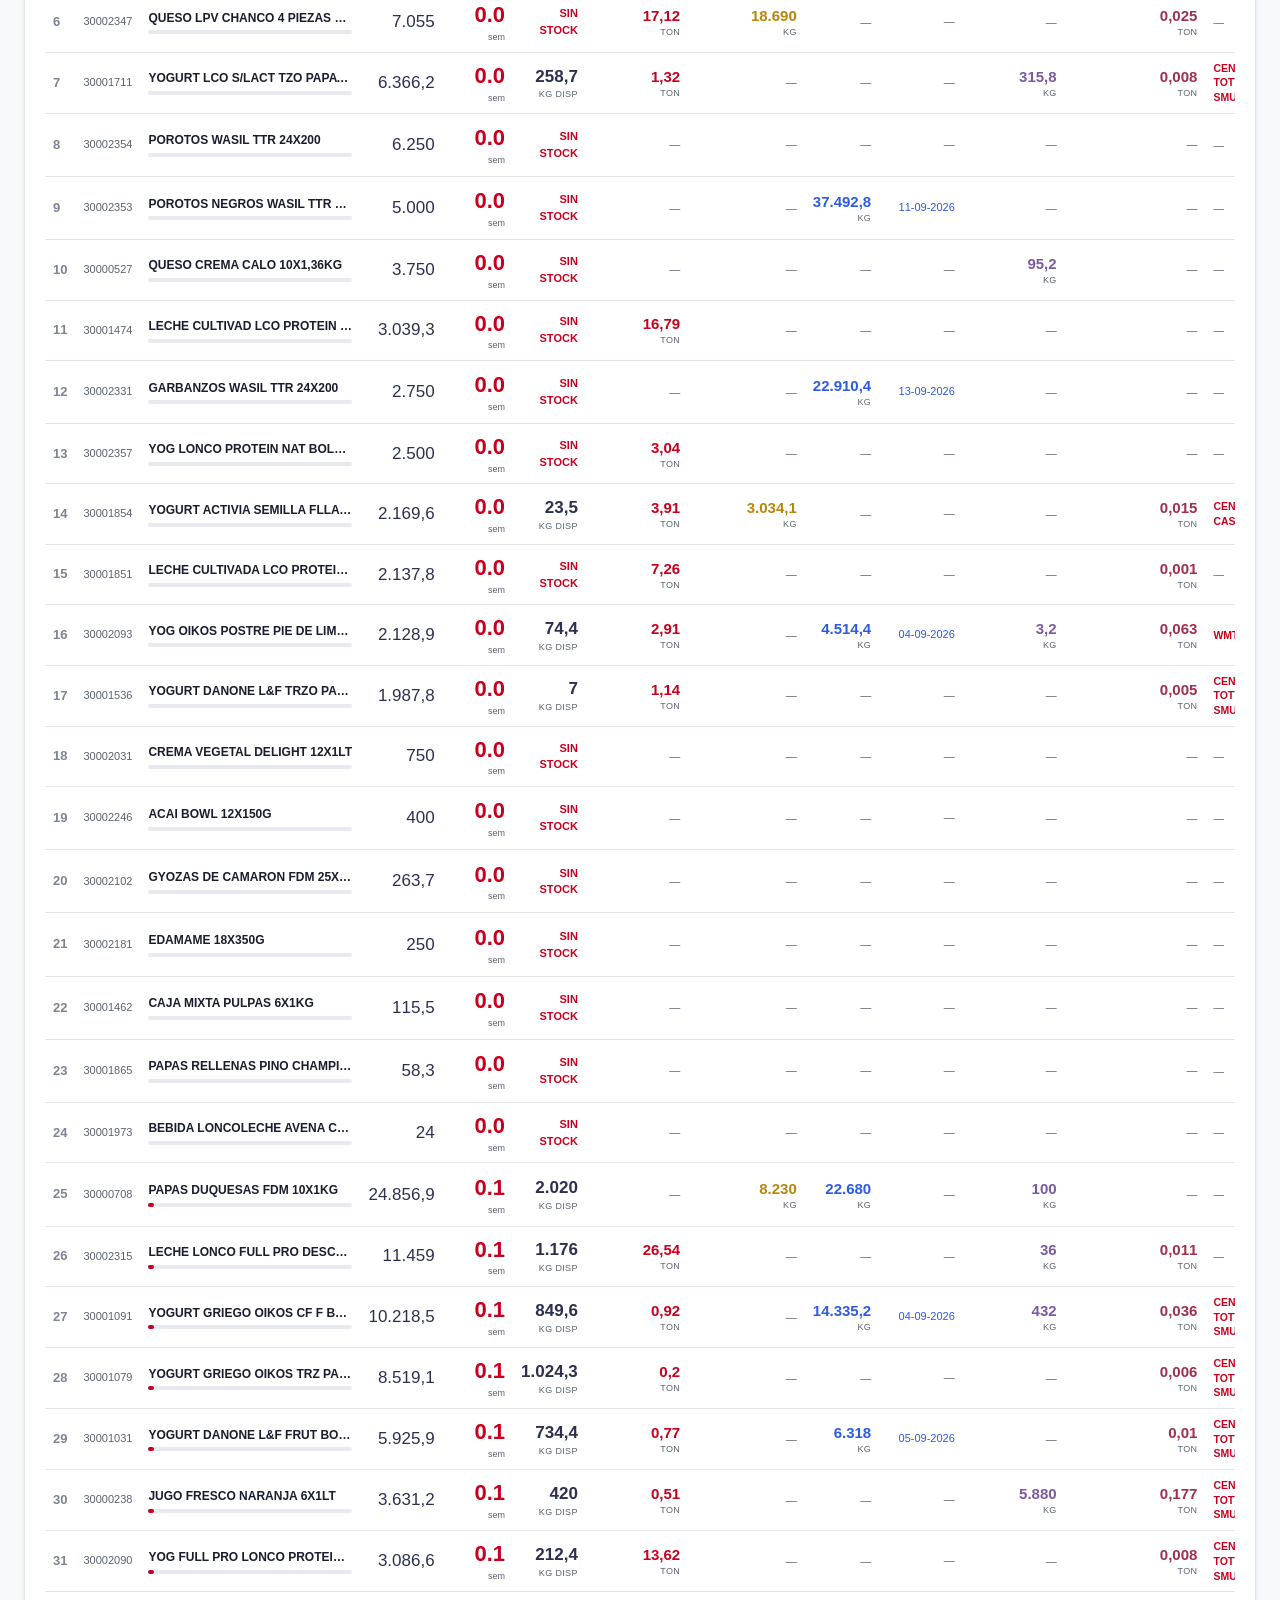
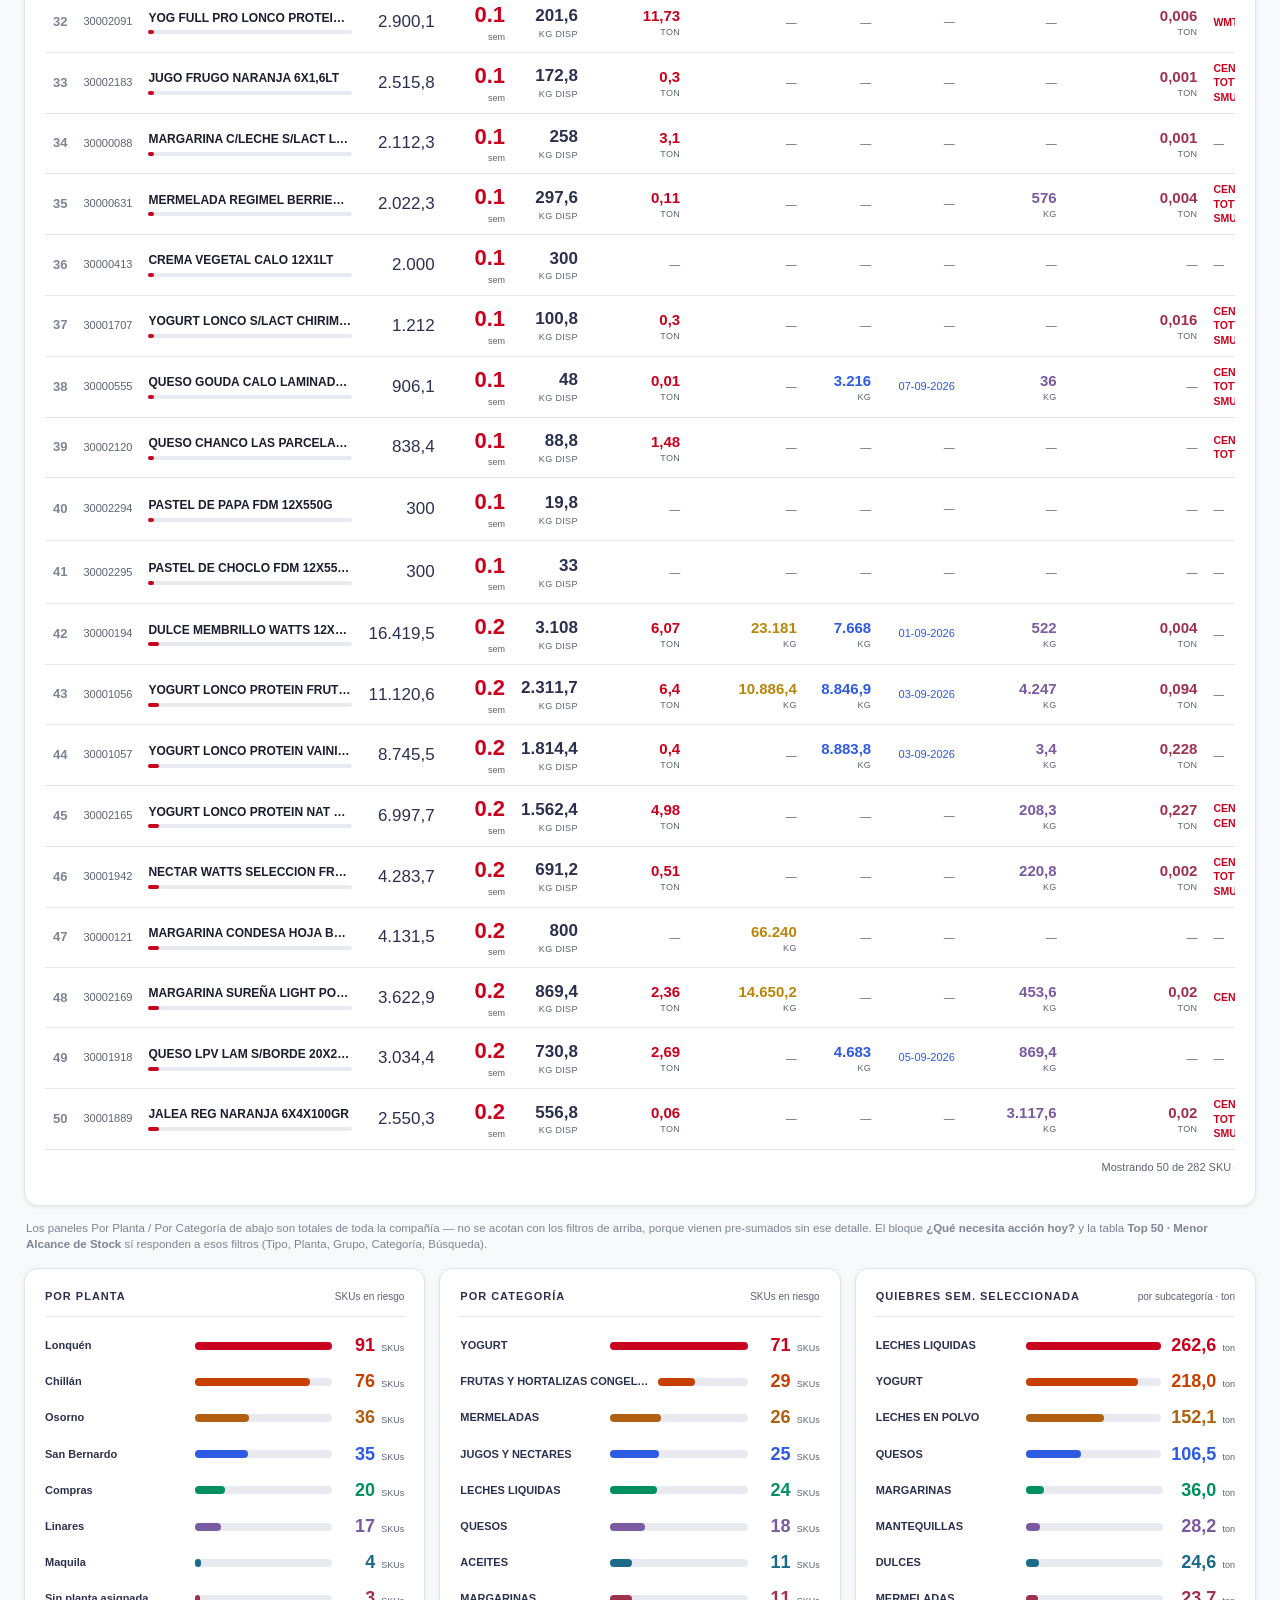
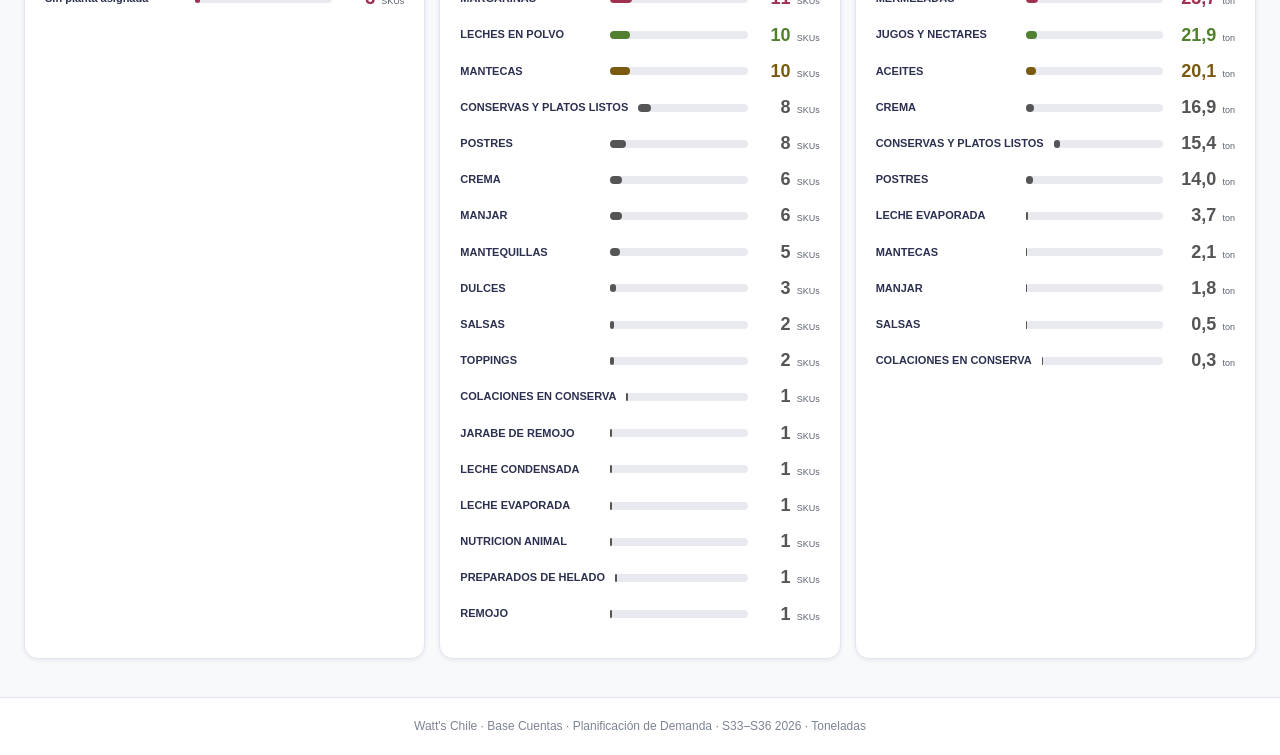
==== commit f4af19bc: "Permite buscar por código de SKU además de nombre de producto El buscador ("🔍 Buscar SKU…") solo fil" ====
--- a/index.html
+++ b/index.html
@@ -72,9 +72,9 @@
     </div>
     <div class="filter-group">
       <input type="text" id="skuSearchInput" class="week-sel"
-             placeholder="🔍 Buscar SKU…" oninput="setSkuSearch(this.value)"
+             placeholder="🔍 Buscar SKU o producto…" oninput="setSkuSearch(this.value)"
              style="min-width:160px;cursor:text"
-             title="Filtrar por nombre de SKU">
+             title="Filtrar por código de SKU o nombre de producto">
     </div>
     <button class="filter-reset" onclick="resetFiltros()">✕ Limpiar filtros</button>
   </div>
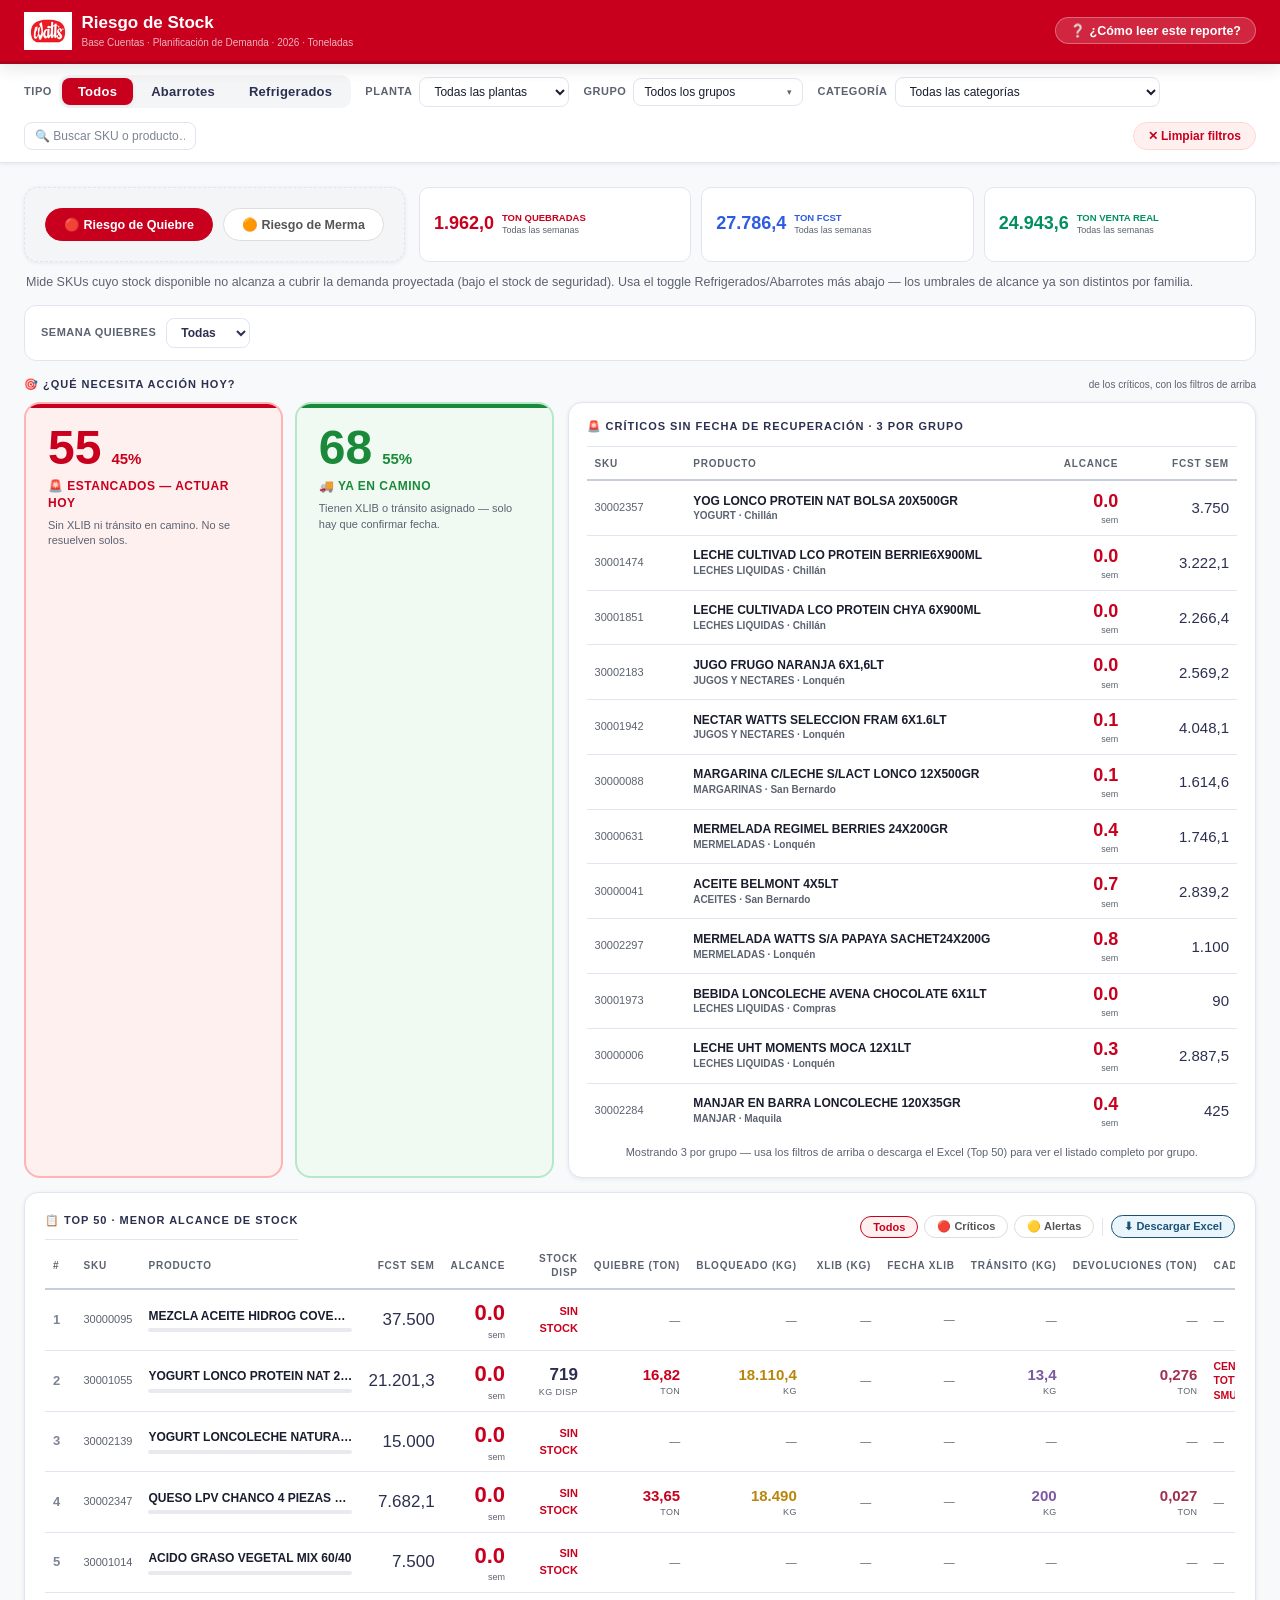
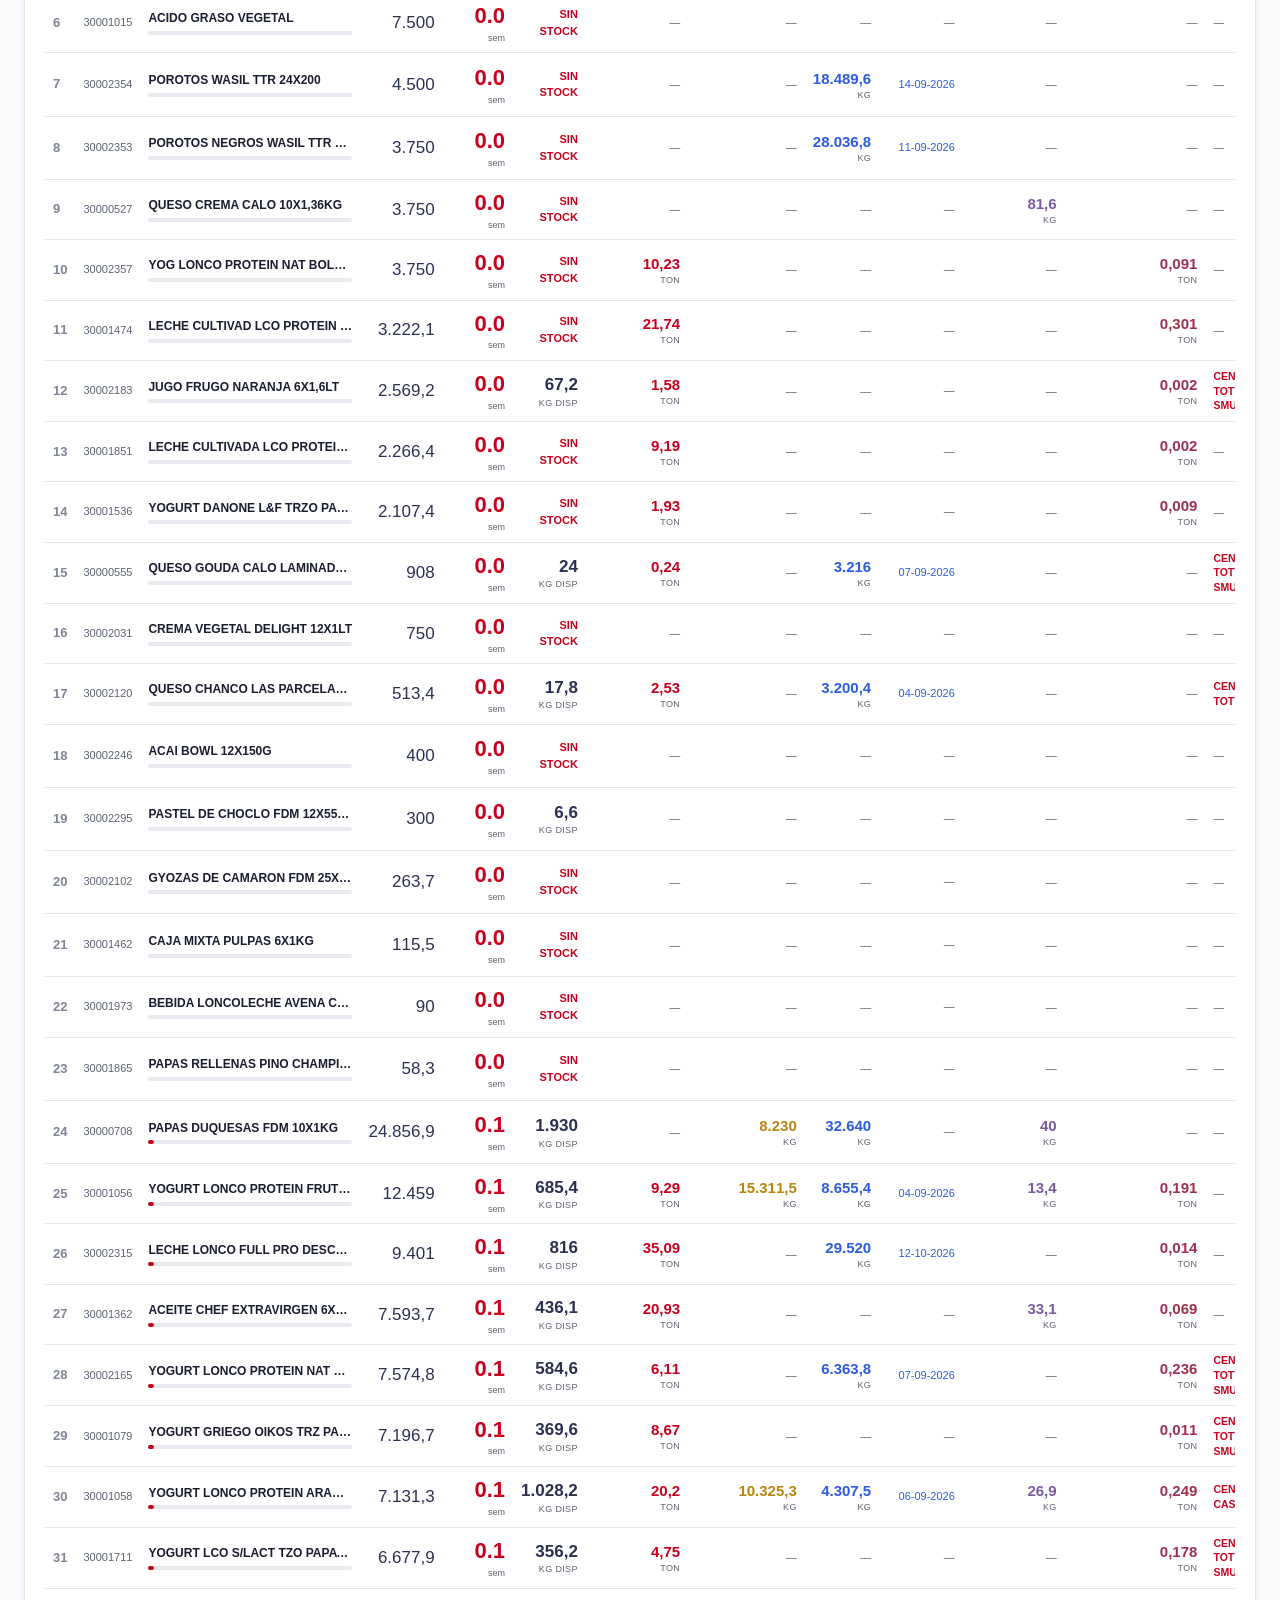
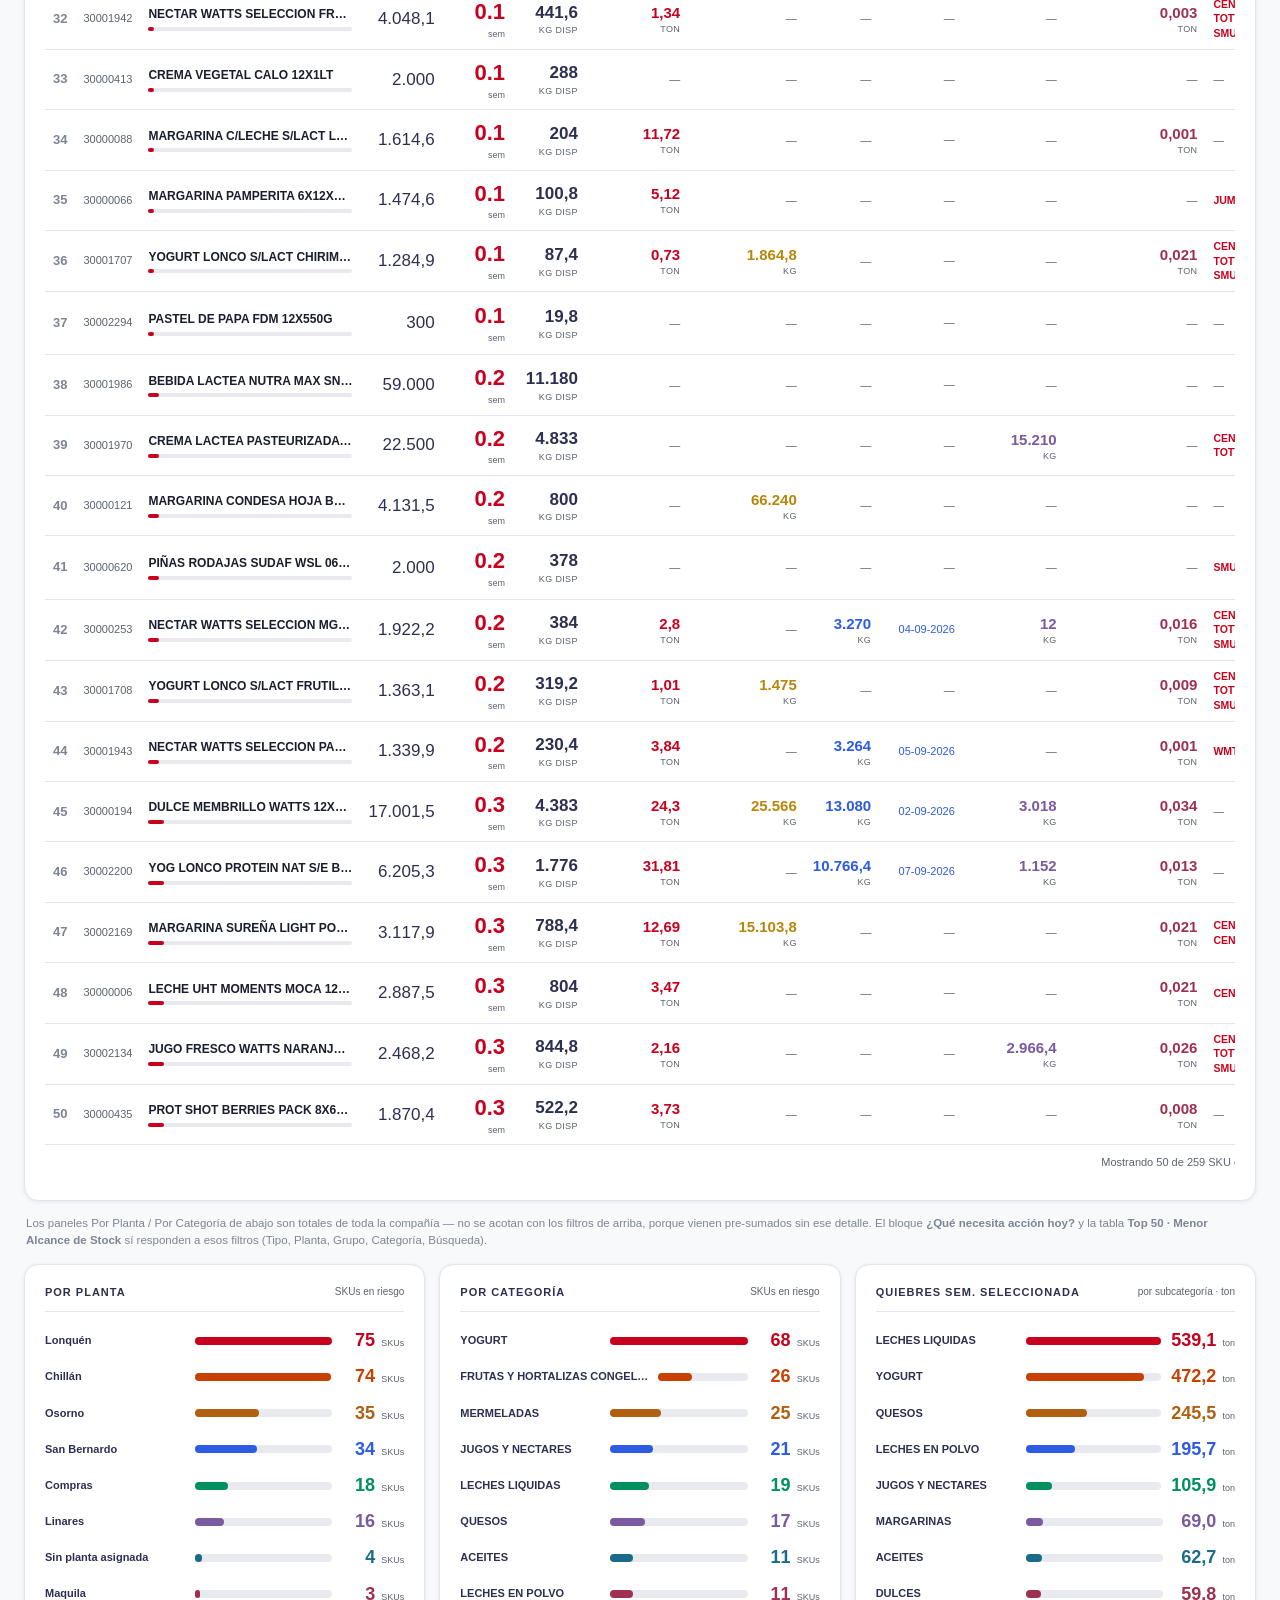
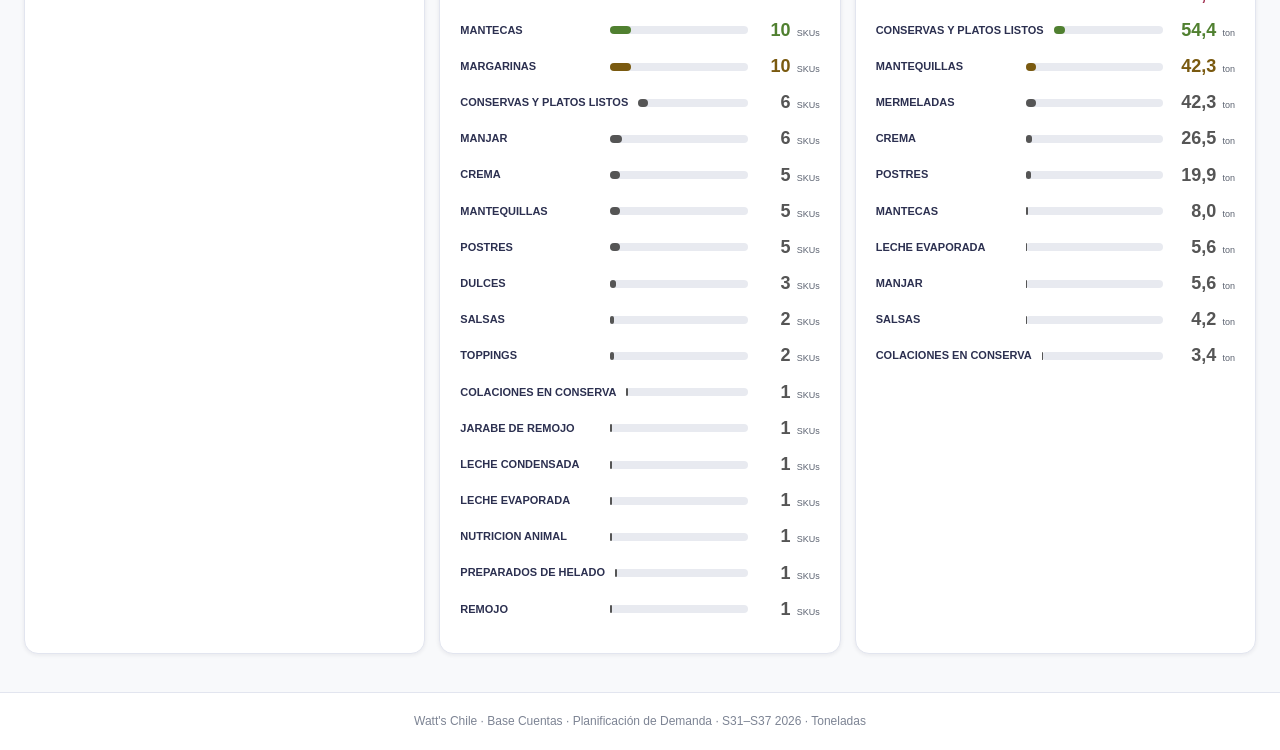
==== commit 014dc8fc: "Actualiza datos con archivos del 07-09-2026 (ALCANCE, WMS, LOGISTICO) Refresca el dashboard con los " ====
--- a/index.html
+++ b/index.html
@@ -191,7 +191,7 @@
 </section>
 
 <footer style="text-align:center;padding:1.25rem;font-size:12px;color:var(--muted2);border-top:1px solid var(--border);background:#fff">
-  Watt's Chile · Base Cuentas · Planificación de Demanda · S33–S36 2026 · Toneladas
+  Watt's Chile · Base Cuentas · Planificación de Demanda · S31–S37 2026 · Toneladas
 </footer>
 
 <script src="assets/js/data.js"></script>
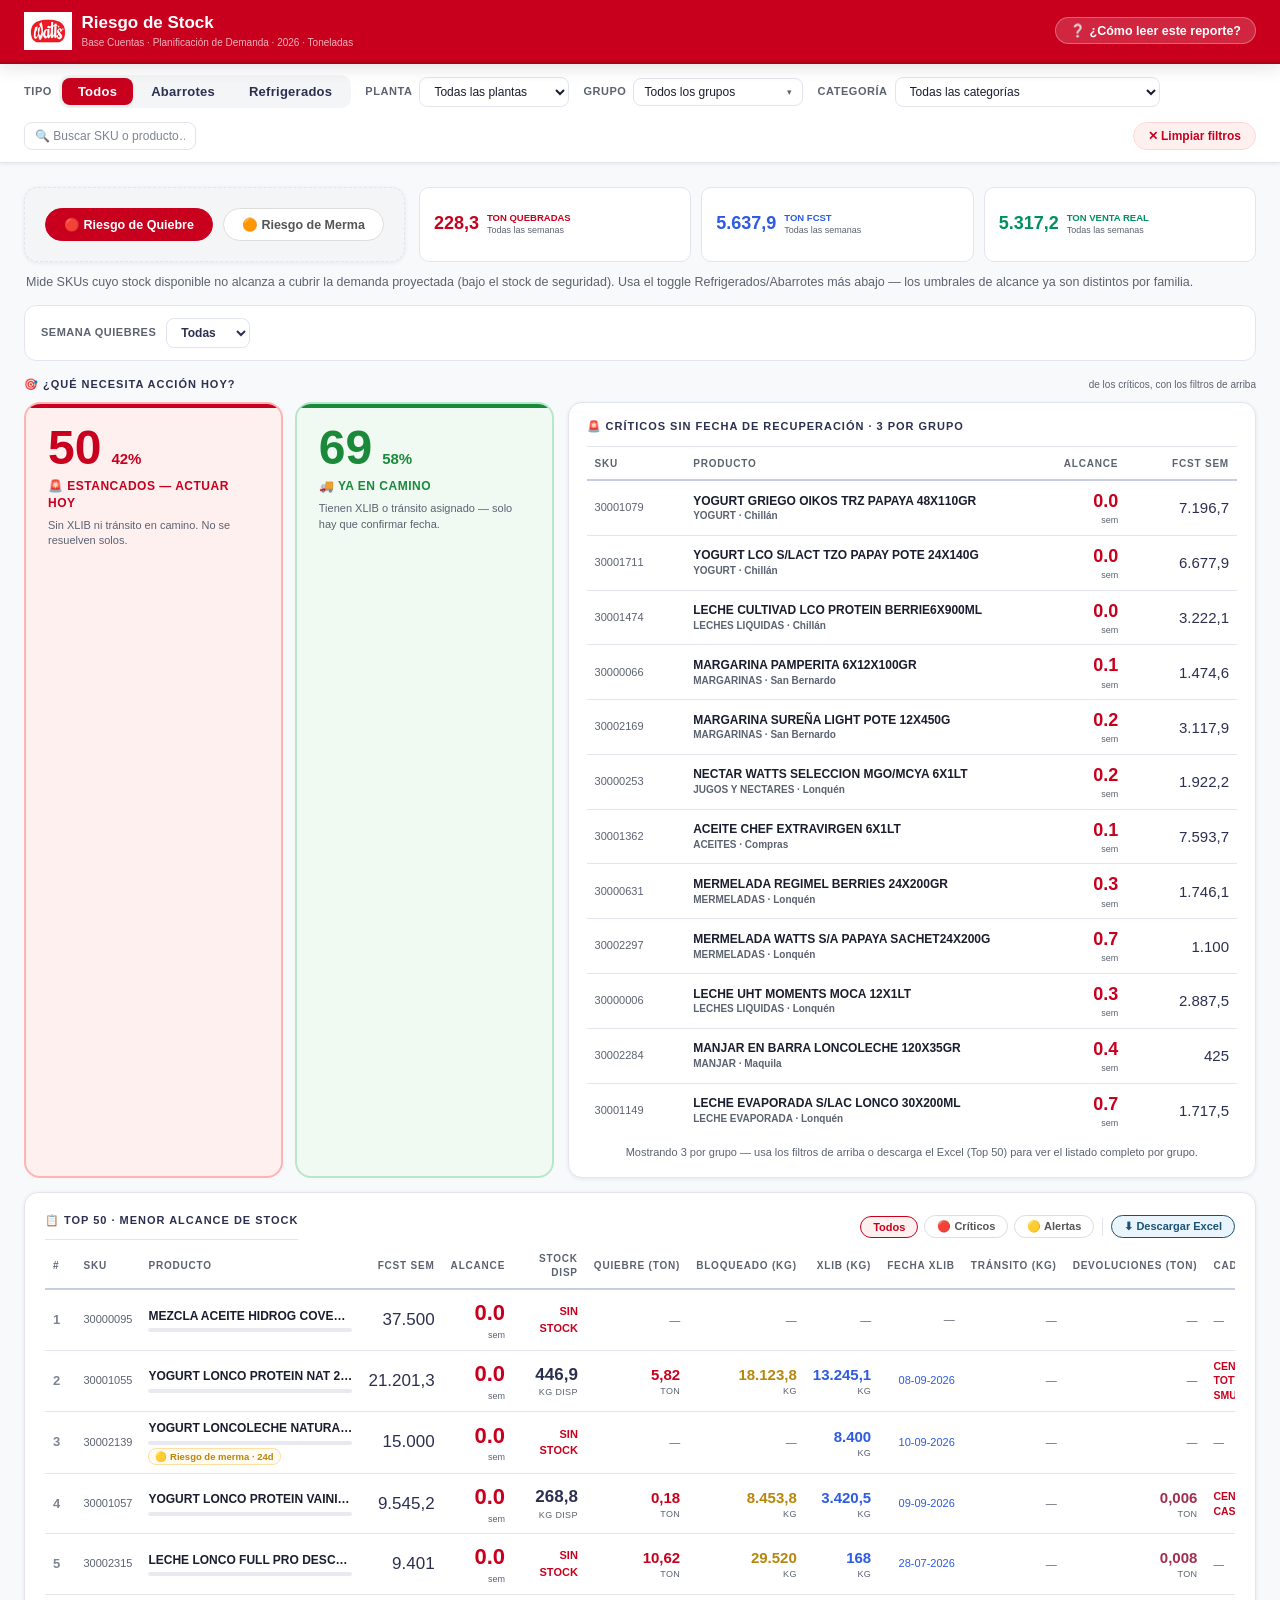
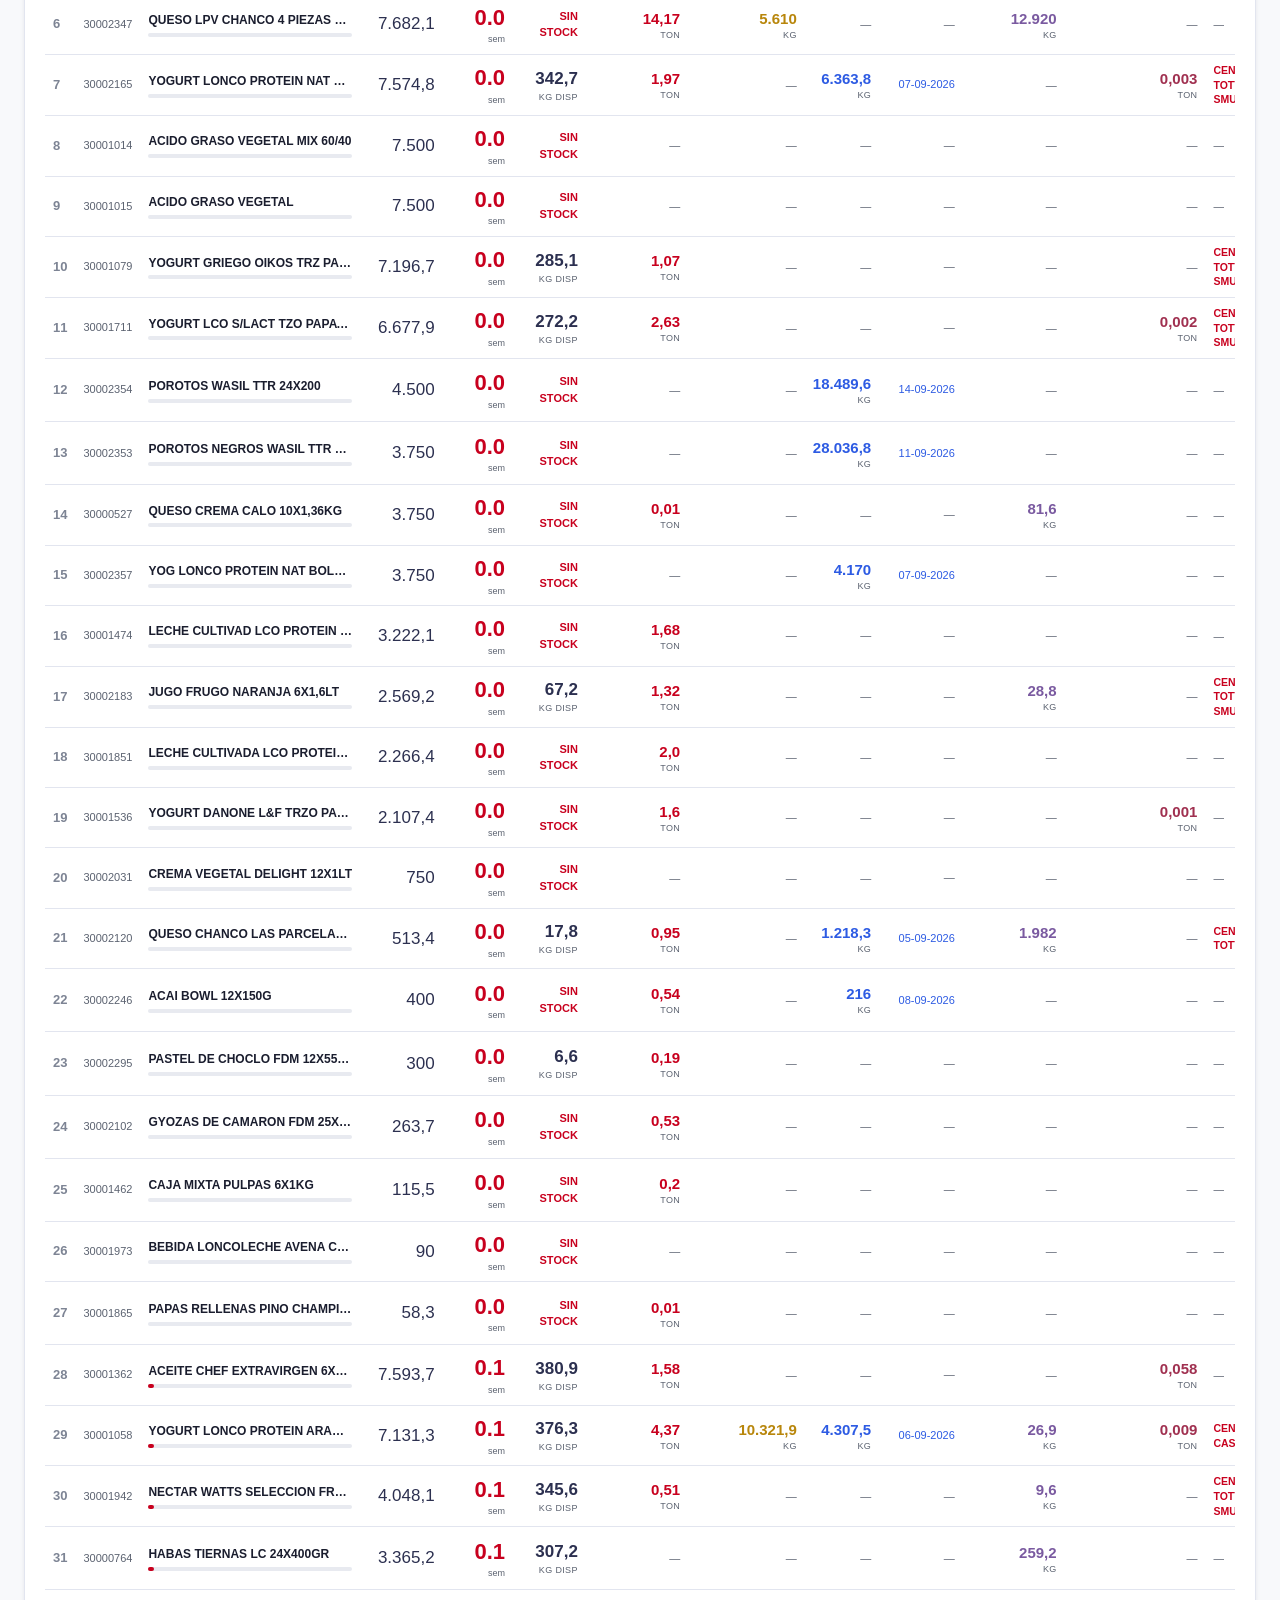
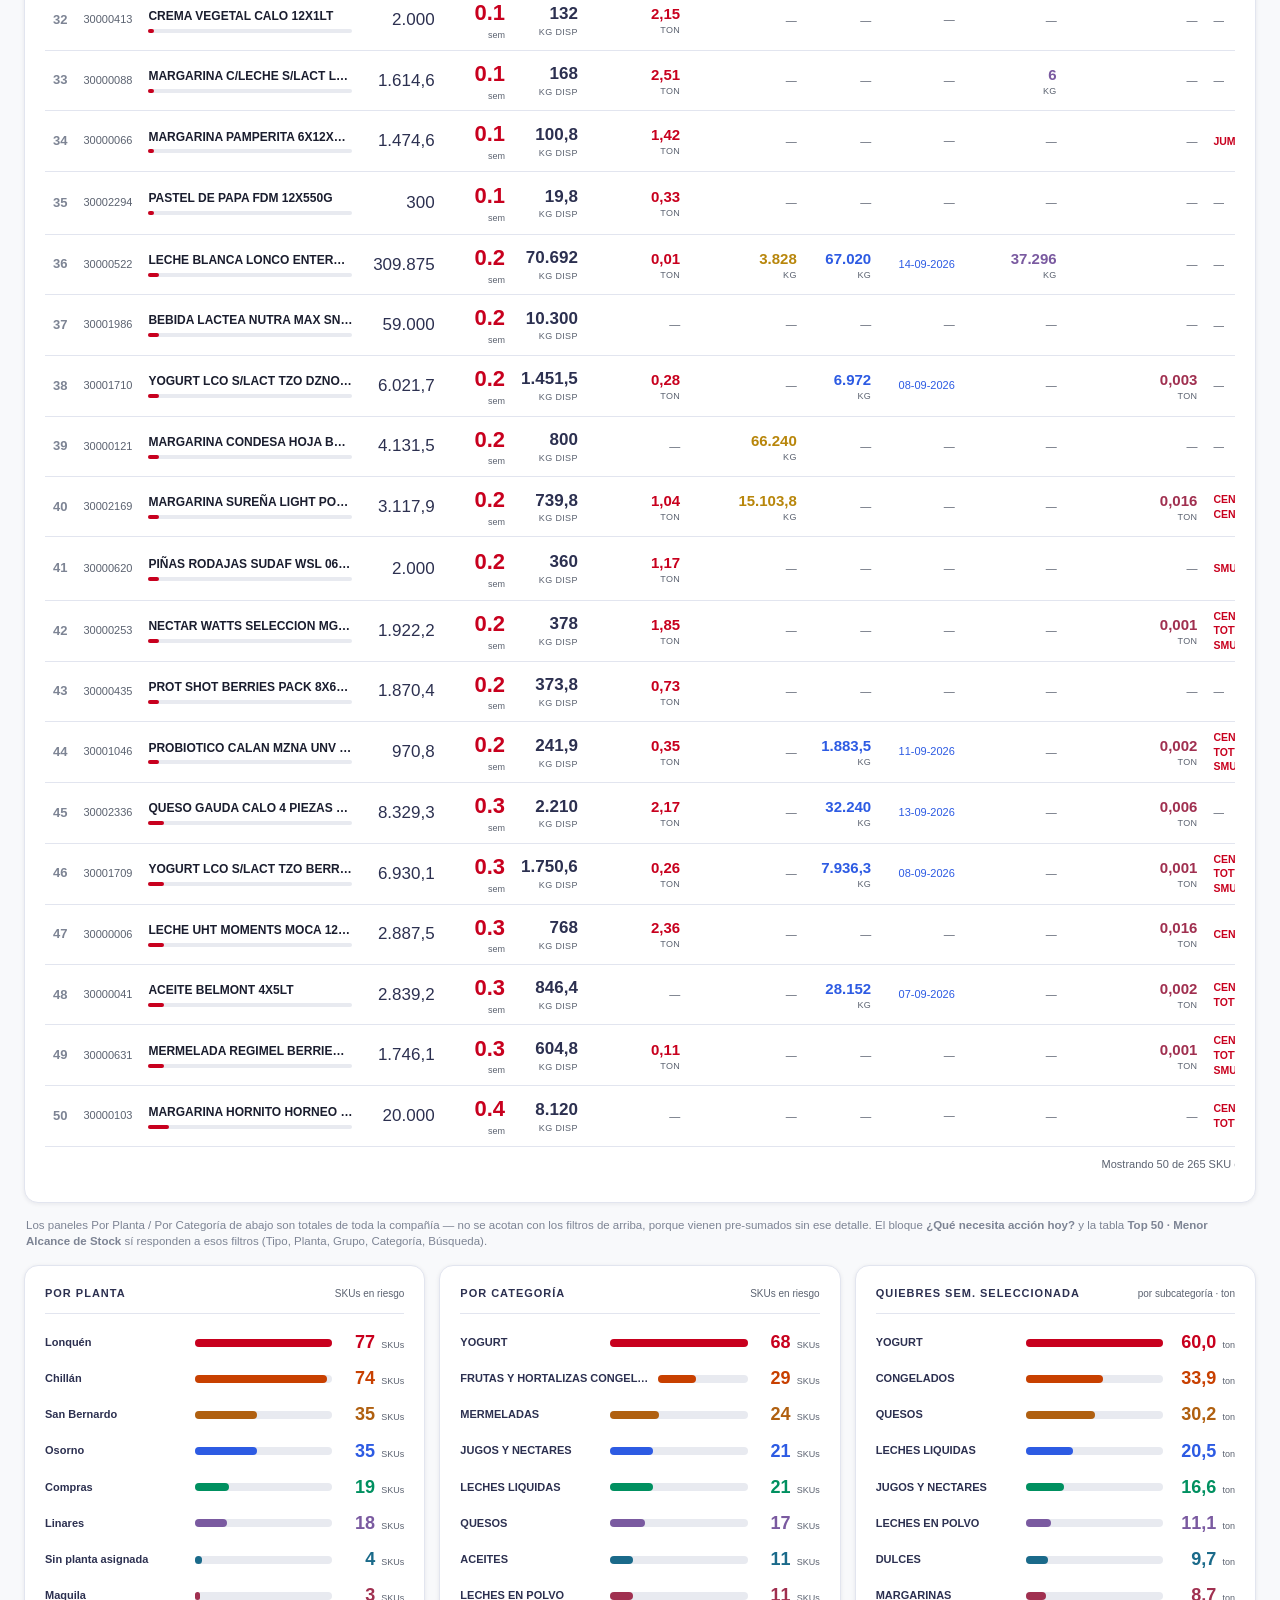
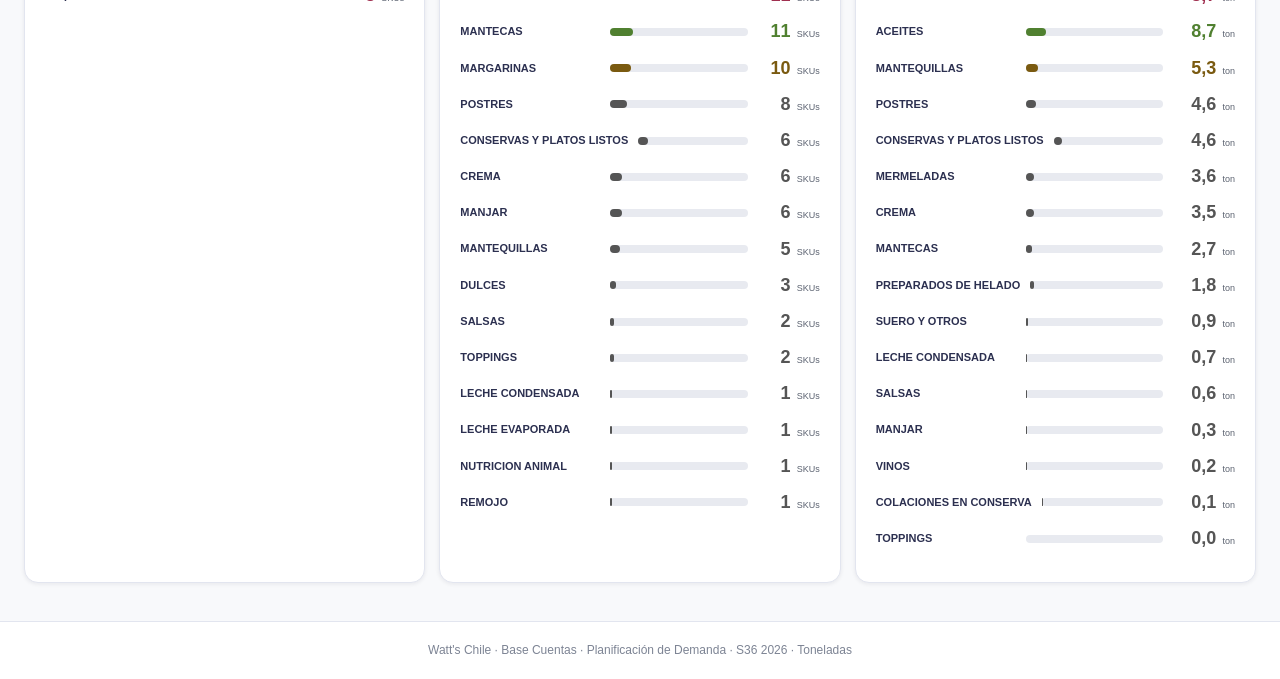
==== commit dc2f8ba8: "Actualiza datos con archivos del 08-09-2026 (ALCANCE, WMS, LOGISTICO) Refresca el dashboard con los " ====
--- a/index.html
+++ b/index.html
@@ -191,7 +191,7 @@
 </section>
 
 <footer style="text-align:center;padding:1.25rem;font-size:12px;color:var(--muted2);border-top:1px solid var(--border);background:#fff">
-  Watt's Chile · Base Cuentas · Planificación de Demanda · S31–S37 2026 · Toneladas
+  Watt's Chile · Base Cuentas · Planificación de Demanda · S36 2026 · Toneladas
 </footer>
 
 <script src="assets/js/data.js"></script>
